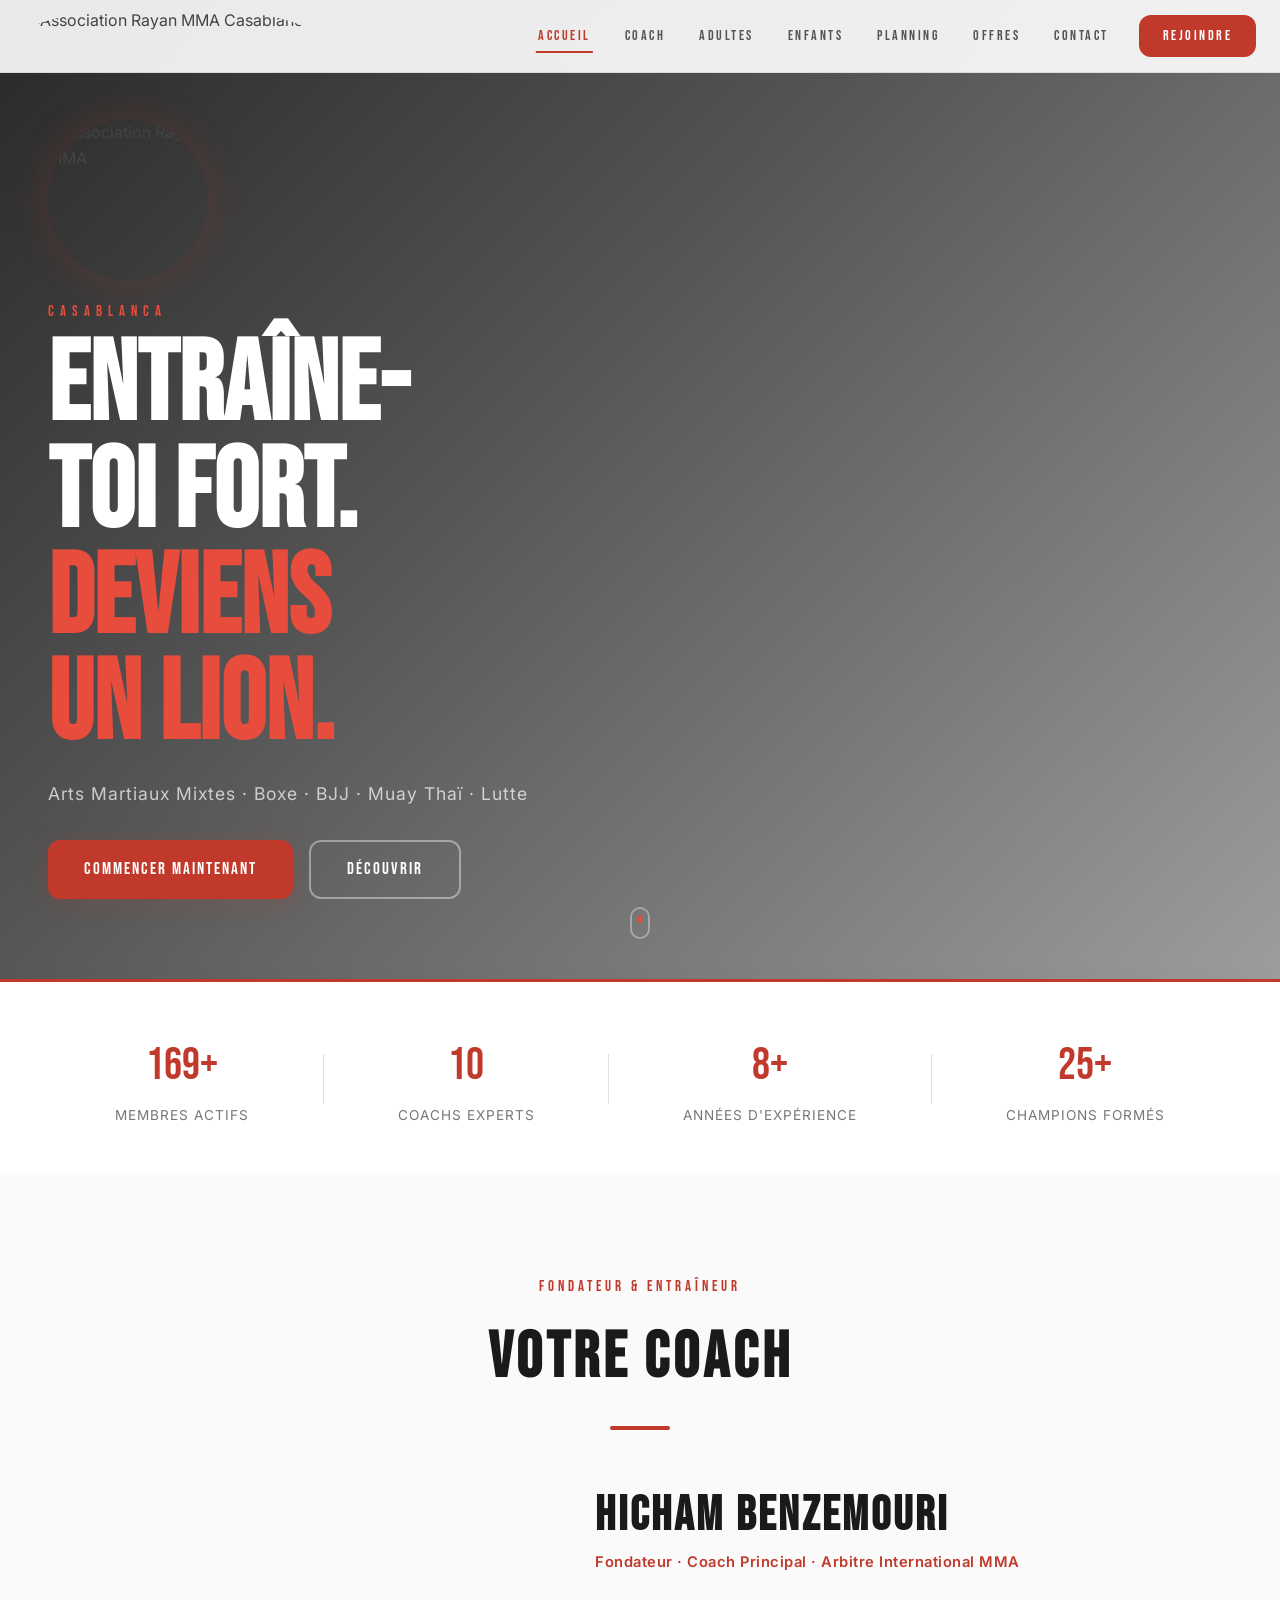
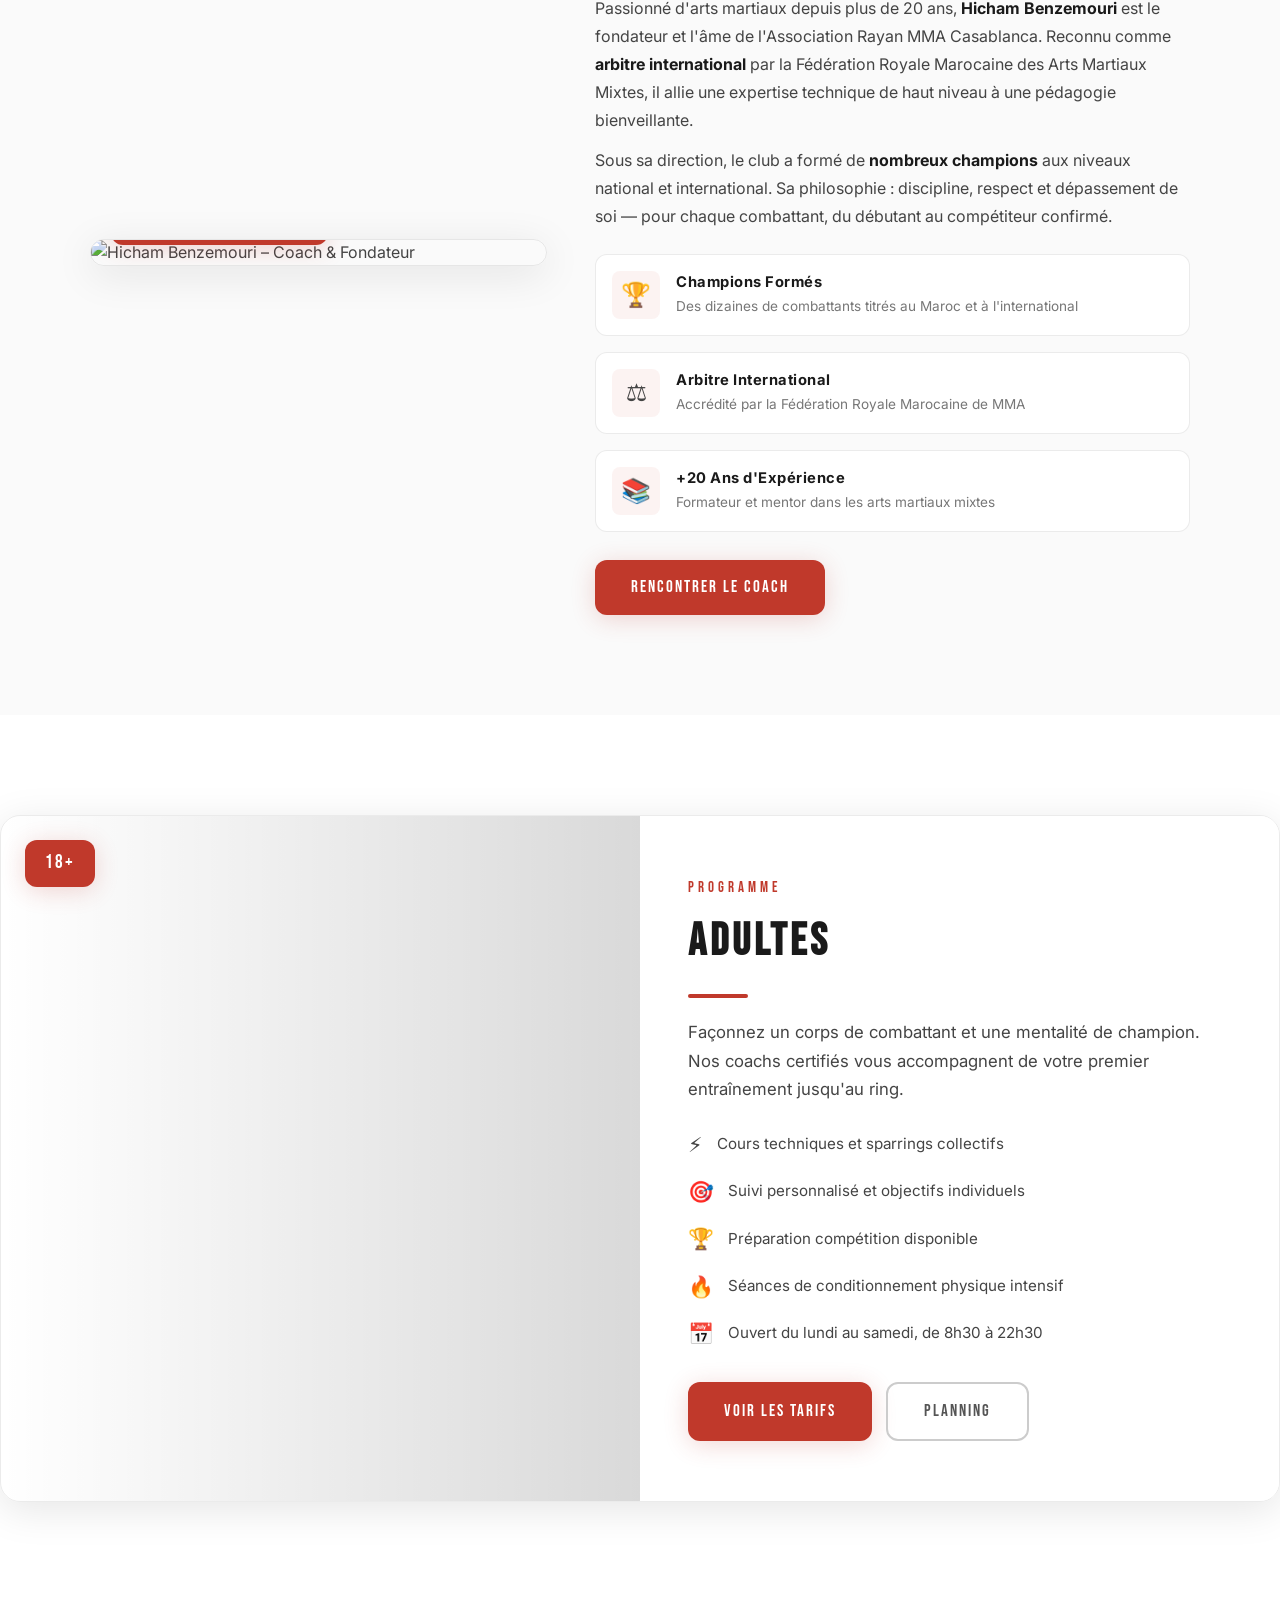
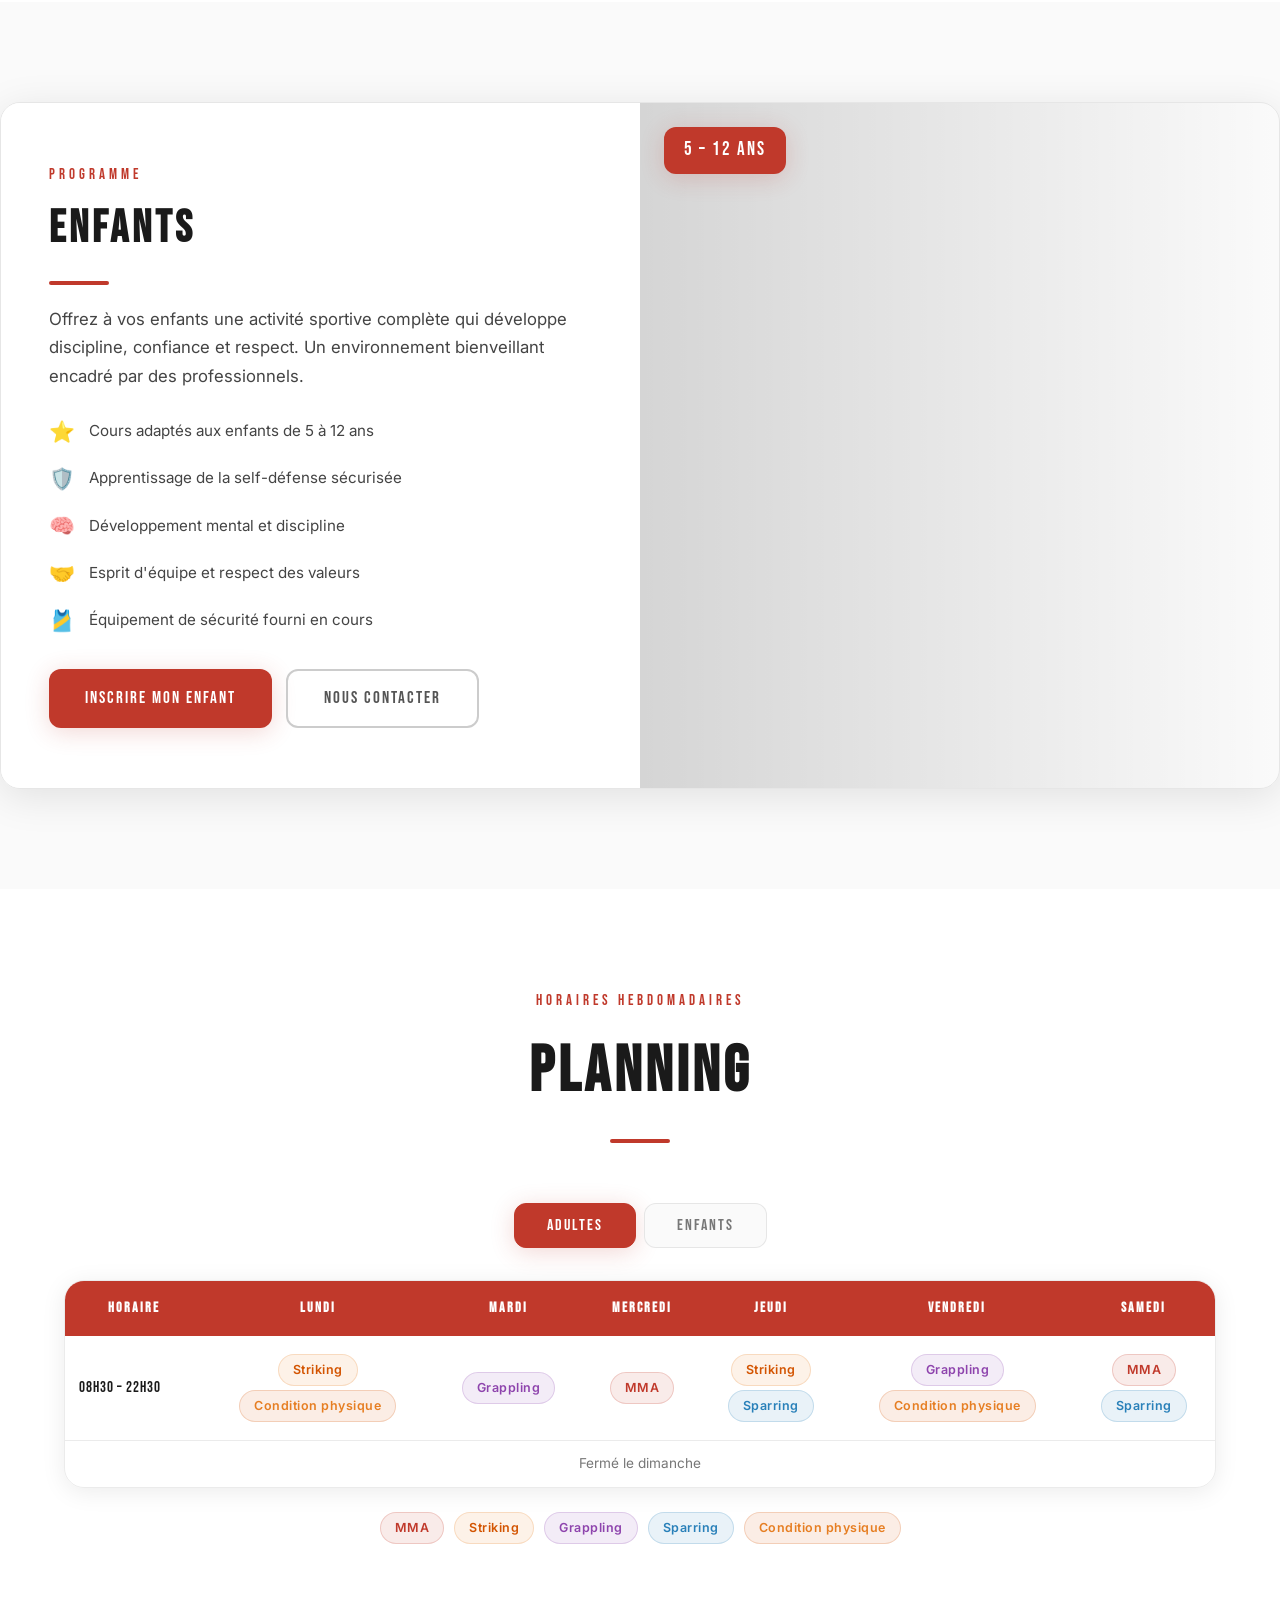
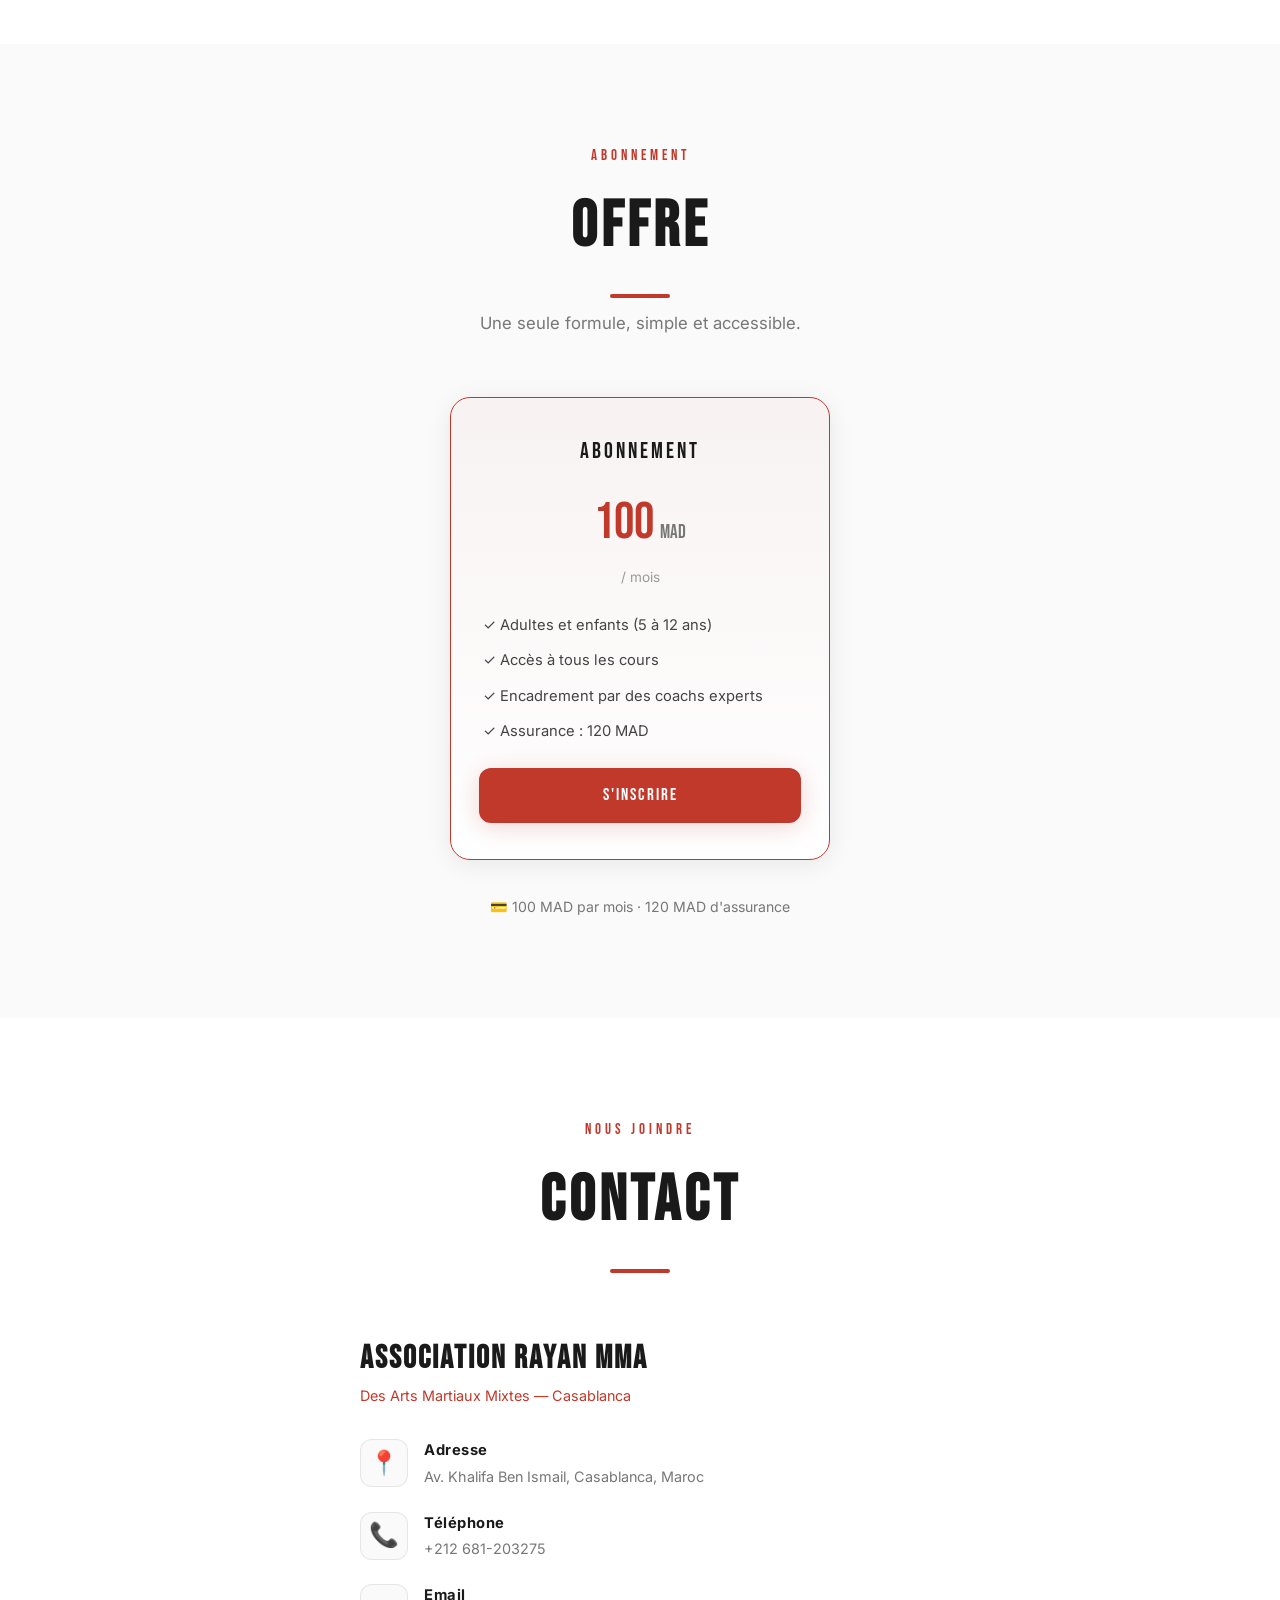
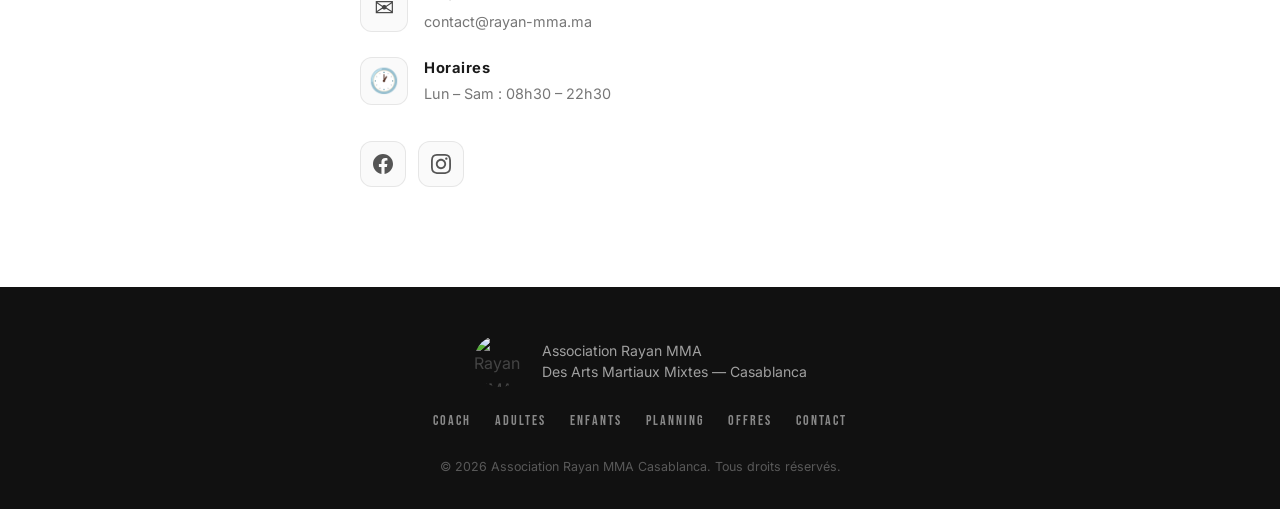
==== index.html @ 5f165793 "Add files via upload" ====
<!DOCTYPE html>
<html lang="fr">
<head>
  <meta charset="UTF-8" />
  <meta name="viewport" content="width=device-width, initial-scale=1.0" />
  <meta name="description" content="Association Rayan MMA Casablanca – Arts Martiaux Mixtes, MMA, Boxe, BJJ. Cours adultes et enfants. Rejoignez le club leader à Casablanca." />
  <title>Association Rayan MMA | Casablanca</title>
  <link rel="preconnect" href="https://fonts.googleapis.com" />
  <link rel="preconnect" href="https://fonts.gstatic.com" crossorigin />
  <link href="https://fonts.googleapis.com/css2?family=Bebas+Neue&family=Inter:wght@400;500;600;700;900&display=swap" rel="stylesheet" />
  <link rel="stylesheet" href="style.css" />
</head>
<body>

  <!-- ═══════════════════════════ NAVBAR ═══════════════════════════ -->
  <header id="navbar" class="navbar">
    <div class="nav-container">
      <a href="#home" class="nav-logo" id="nav-logo-link">
        <img src="assets/logo.png" alt="Association Rayan MMA Casablanca" class="logo-img" id="logo-img" />
      </a>
      <button class="hamburger" id="hamburger" aria-label="Menu">
        <span></span><span></span><span></span>
      </button>
      <nav class="nav-links" id="nav-links">
        <a href="#home" class="nav-link" id="nav-home">Accueil</a>
        <a href="#coach" class="nav-link" id="nav-coach">Coach</a>
        <a href="#adultes" class="nav-link" id="nav-adultes">Adultes</a>
        <a href="#enfants" class="nav-link" id="nav-enfants">Enfants</a>
        <a href="#planning" class="nav-link" id="nav-planning">Planning</a>
        <a href="#offres" class="nav-link" id="nav-offres">Offres</a>
        <a href="#contact" class="nav-link" id="nav-contact">Contact</a>
        <a href="#contact" class="nav-cta" id="nav-cta">Rejoindre</a>
      </nav>
    </div>
  </header>

  <!-- ═══════════════════════════ HERO ═══════════════════════════ -->
  <section id="home" class="hero">
    <div class="hero-bg"></div>
    <div class="hero-overlay"></div>
    <div class="hero-content">
      <img src="assets/logo.png" alt="Association Rayan MMA" class="hero-logo" id="hero-logo" />
      <p class="hero-city" id="hero-city">CASABLANCA</p>
      <h1 class="hero-headline" id="hero-headline">
        <span class="line">ENTRAÎNE-</span>
        <span class="line">TOI FORT.</span>
        <span class="line accent-text">DEVIENS</span>
        <span class="line accent-text">UN LION.</span>
      </h1>
      <p class="hero-sub" id="hero-sub">Arts Martiaux Mixtes · Boxe · BJJ · Muay Thaï · Lutte</p>
      <div class="hero-actions" id="hero-actions">
        <a href="#offres" class="btn btn-primary" id="hero-btn-primary">Commencer maintenant</a>
        <a href="#adultes" class="btn btn-outline" id="hero-btn-outline">Découvrir</a>
      </div>
    </div>
    <div class="hero-scroll" id="hero-scroll">
      <span></span>
    </div>
  </section>

  <!-- ═══════════════════════════ STATS BAR ═══════════════════════════ -->
  <section class="stats-bar" id="stats-bar">
    <div class="stats-container">
      <div class="stat-item">
        <span class="stat-num" id="stat-members">200+</span>
        <span class="stat-label">Membres Actifs</span>
      </div>
      <div class="stat-divider"></div>
      <div class="stat-item">
        <span class="stat-num" id="stat-coaches">12</span>
        <span class="stat-label">Coachs Experts</span>
      </div>
      <div class="stat-divider"></div>
      <div class="stat-item">
        <span class="stat-num" id="stat-years">10+</span>
        <span class="stat-label">Années d'Expérience</span>
      </div>
      <div class="stat-divider"></div>
      <div class="stat-item">
        <span class="stat-num" id="stat-champs">30+</span>
        <span class="stat-label">Champions Formés</span>
      </div>
    </div>
  </section>

  <!-- ═══════════════════════════ COACH ═══════════════════════════ -->
  <section id="coach" class="section coach-section">
    <div class="section-container">
      <div class="section-header">
        <p class="section-tag">Fondateur & Entraîneur</p>
        <h2 class="section-title">VOTRE COACH</h2>
        <div class="title-line"></div>
      </div>
      <div class="coach-layout" id="coach-layout">
        <div class="coach-img-wrap" id="coach-img-wrap">
          <img src="assets/federation.png" alt="Hicham Benzemouri – Coach & Fondateur" class="coach-photo" />
          <div class="coach-img-badge">🏅 Arbitre International</div>
        </div>
        <div class="coach-info" id="coach-info">
          <h3 class="coach-name">Hicham Benzemouri</h3>
          <p class="coach-role">Fondateur · Coach Principal · Arbitre International MMA</p>
          <p class="coach-bio">
            Passionné d'arts martiaux depuis plus de 20 ans, <strong>Hicham Benzemouri</strong> est le fondateur et l'âme de l'Association Rayan MMA Casablanca. Reconnu comme <strong>arbitre international</strong> par la Fédération Royale Marocaine des Arts Martiaux Mixtes, il allie une expertise technique de haut niveau à une pédagogie bienveillante.
          </p>
          <p class="coach-bio">
            Sous sa direction, le club a formé de <strong>nombreux champions</strong> aux niveaux national et international. Sa philosophie : discipline, respect et dépassement de soi — pour chaque combattant, du débutant au compétiteur confirmé.
          </p>
          <div class="coach-achievements" id="coach-achievements">
            <div class="achievement-item">
              <span class="achievement-icon">🏆</span>
              <div>
                <strong>Champions Formés</strong>
                <p>Des dizaines de combattants titrés au Maroc et à l'international</p>
              </div>
            </div>
            <div class="achievement-item">
              <span class="achievement-icon">⚖️</span>
              <div>
                <strong>Arbitre International</strong>
                <p>Accrédité par la Fédération Royale Marocaine de MMA</p>
              </div>
            </div>
            <div class="achievement-item">
              <span class="achievement-icon">📚</span>
              <div>
                <strong>+20 Ans d'Expérience</strong>
                <p>Formateur et mentor dans les arts martiaux mixtes</p>
              </div>
            </div>
          </div>
          <a href="#contact" class="btn btn-primary" id="coach-cta">Rencontrer le Coach</a>
        </div>
      </div>
    </div>
  </section>

  <!-- ═══════════════════════════ ADULTES ═══════════════════════════ -->
  <section id="adultes" class="section adultes-section">
    <div class="split-layout">
      <div class="split-img" id="adultes-img" style="background-image:url('assets/adultes.png')">
        <div class="split-img-overlay"></div>
        <div class="split-badge" id="adultes-badge">18+</div>
      </div>
      <div class="split-content" id="adultes-content">
        <p class="section-tag">Programme</p>
        <h2 class="section-title">ADULTES</h2>
        <div class="title-line"></div>
        <p class="split-desc">Façonnez un corps de combattant et une mentalité de champion. Nos coachs certifiés vous accompagnent de votre premier entraînement jusqu'au ring.</p>
        <ul class="feature-list" id="adultes-features">
          <li><span class="feat-icon">⚡</span> Cours techniques et sparrings collectifs</li>
          <li><span class="feat-icon">🎯</span> Suivi personnalisé et objectifs individuels</li>
          <li><span class="feat-icon">🏆</span> Préparation compétition disponible</li>
          <li><span class="feat-icon">🔥</span> Séances de conditionnement physique intensif</li>
          <li><span class="feat-icon">📅</span> Ouvert du lundi au samedi, de 8h30 à 22h30</li>
        </ul>
        <div class="split-actions">
          <a href="#offres" class="btn btn-primary" id="adultes-cta">Voir les tarifs</a>
          <a href="#planning" class="btn btn-ghost" id="adultes-planning">Planning</a>
        </div>
      </div>
    </div>
  </section>

  <!-- ═══════════════════════════ ENFANTS ═══════════════════════════ -->
  <section id="enfants" class="section enfants-section">
    <div class="split-layout reverse">
      <div class="split-img" id="enfants-img" style="background-image:url('assets/enfants.png')">
        <div class="split-img-overlay"></div>
        <div class="split-badge enfants-badge" id="enfants-badge">5 – 12 ans</div>
      </div>
      <div class="split-content" id="enfants-content">
        <p class="section-tag">Programme</p>
        <h2 class="section-title">ENFANTS</h2>
        <div class="title-line"></div>
        <p class="split-desc">Offrez à vos enfants une activité sportive complète qui développe discipline, confiance et respect. Un environnement bienveillant encadré par des professionnels.</p>
        <ul class="feature-list" id="enfants-features">
          <li><span class="feat-icon">⭐</span> Cours adaptés aux enfants de 5 à 12 ans</li>
          <li><span class="feat-icon">🛡️</span> Apprentissage de la self-défense sécurisée</li>
          <li><span class="feat-icon">🧠</span> Développement mental et discipline</li>
          <li><span class="feat-icon">🤝</span> Esprit d'équipe et respect des valeurs</li>
          <li><span class="feat-icon">🎽</span> Équipement de sécurité fourni en cours</li>
        </ul>
        <div class="split-actions">
          <a href="#offres" class="btn btn-primary" id="enfants-cta">Inscrire mon enfant</a>
          <a href="#contact" class="btn btn-ghost" id="enfants-contact">Nous contacter</a>
        </div>
      </div>
    </div>
  </section>

  <!-- ═══════════════════════════ PLANNING ═══════════════════════════ -->
  <section id="planning" class="section planning-section">
    <div class="section-container">
      <div class="section-header">
        <p class="section-tag">Horaires hebdomadaires</p>
        <h2 class="section-title">PLANNING</h2>
        <div class="title-line"></div>
      </div>
      <div class="planning-tabs" id="planning-tabs">
        <button class="tab-btn active" id="tab-adultes" data-tab="adultes-table">Adultes</button>
        <button class="tab-btn" id="tab-enfants" data-tab="enfants-table">Enfants</button>
      </div>
      <div class="planning-wrapper">
        <!-- Adultes -->
        <div class="planning-table-wrap active" id="adultes-table">
          <table class="planning-table">
            <thead>
              <tr>
                <th>Horaire</th>
                <th>Lundi</th>
                <th>Mardi</th>
                <th>Mercredi</th>
                <th>Jeudi</th>
                <th>Vendredi</th>
                <th>Samedi</th>
              </tr>
            </thead>
            <tbody>
              <tr>
                <td class="time-cell">08h30 – 22h30</td>
                <td><span class="class-tag boxe">Striking</span> <span class="class-tag fitness">Condition physique</span></td>
                <td><span class="class-tag bjj">Grappling</span></td>
                <td><span class="class-tag mma">MMA</span></td>
                <td><span class="class-tag boxe">Striking</span> <span class="class-tag lutte">Sparring</span></td>
                <td><span class="class-tag bjj">Grappling</span> <span class="class-tag fitness">Condition physique</span></td>
                <td><span class="class-tag mma">MMA</span> <span class="class-tag lutte">Sparring</span></td>
              </tr>
            </tbody>
          </table>
          <p class="planning-note">Fermé le dimanche</p>
        </div>
        <!-- Enfants -->
        <div class="planning-table-wrap" id="enfants-table">
          <table class="planning-table">
            <thead>
              <tr>
                <th>Horaire</th>
                <th>Lundi</th>
                <th>Mardi</th>
                <th>Mercredi</th>
                <th>Jeudi</th>
                <th>Vendredi</th>
                <th>Samedi</th>
              </tr>
            </thead>
            <tbody>
              <tr>
                <td class="time-cell">07h00 – 08h30</td>
                <td><span class="class-tag boxe">Striking</span></td>
                <td>–</td>
                <td><span class="class-tag bjj">Grappling</span></td>
                <td>–</td>
                <td><span class="class-tag mma">MMA</span></td>
                <td>–</td>
              </tr>
            </tbody>
          </table>
          <p class="planning-note">Enfants de 5 à 12 ans</p>
        </div>
      </div>
      <div class="planning-legend" id="planning-legend">
        <span class="class-tag mma">MMA</span>
        <span class="class-tag boxe">Striking</span>
        <span class="class-tag bjj">Grappling</span>
        <span class="class-tag lutte">Sparring</span>
        <span class="class-tag fitness">Condition physique</span>
      </div>
    </div>
  </section>

  <!-- ═══════════════════════════ OFFRES ═══════════════════════════ -->
  <section id="offres" class="section offres-section">
    <div class="section-container">
      <div class="section-header">
        <p class="section-tag">Abonnement</p>
        <h2 class="section-title">OFFRE</h2>
        <div class="title-line"></div>
        <p class="section-sub">Une seule formule, simple et accessible.</p>
      </div>
      <div class="offres-grid single" id="offres-grid">

        <div class="offre-card offre-featured" id="offre-unique">
          <div class="offre-top">
            <span class="offre-name">Abonnement</span>
            <div class="offre-price">
              <span class="price-amount">100</span>
              <span class="price-currency">MAD</span>
            </div>
            <span class="price-period">/ mois</span>
          </div>
          <ul class="offre-features">
            <li>✓ Adultes et enfants (5 à 12 ans)</li>
            <li>✓ Accès à tous les cours</li>
            <li>✓ Encadrement par des coachs experts</li>
            <li>✓ Assurance : 120 MAD</li>
          </ul>
          <a href="#contact" class="btn btn-primary offre-btn" id="offre-btn-1">S'inscrire</a>
        </div>

      </div>
      <p class="offres-note" id="offres-note">💳 100 MAD par mois · 120 MAD d'assurance</p>
    </div>
  </section>

  <!-- ═══════════════════════════ CONTACT ═══════════════════════════ -->
  <section id="contact" class="section contact-section">
    <div class="section-container">
      <div class="section-header">
        <p class="section-tag">Nous joindre</p>
        <h2 class="section-title">CONTACT</h2>
        <div class="title-line"></div>
      </div>
      <div class="contact-layout single" id="contact-layout">

        <div class="contact-info" id="contact-info">
          <h3>Association Rayan MMA</h3>
          <p class="contact-tagline">Des Arts Martiaux Mixtes — Casablanca</p>
          <div class="info-items">
            <div class="info-item" id="info-address">
              <span class="info-icon">📍</span>
              <div>
                <strong>Adresse</strong>
                <p><a href="https://maps.app.goo.gl/z1mtppAcX1eUbQJY8" target="_blank" rel="noopener noreferrer">Av. Khalifa Ben Ismail, Casablanca, Maroc</a></p>
              </div>
            </div>
            <div class="info-item" id="info-phone">
              <span class="info-icon">📞</span>
              <div>
                <strong>Téléphone</strong>
                <p>+212 681-203275</p>
              </div>
            </div>
            <div class="info-item" id="info-email">
              <span class="info-icon">✉️</span>
              <div>
                <strong>Email</strong>
                <p>contact@rayan-mma.ma</p>
              </div>
            </div>
            <div class="info-item" id="info-hours">
              <span class="info-icon">🕐</span>
              <div>
                <strong>Horaires</strong>
                <p>Lun – Sam : 08h30 – 22h30</p>
              </div>
            </div>
          </div>
          <div class="social-links" id="social-links">
            <a href="https://web.facebook.com/p/%D8%AC%D9%85%D8%B9%D9%8A%D8%A9-%D8%B1%D9%8A%D8%A7%D9%86-%D9%84%D8%B1%D9%8A%D8%A7%D8%B6%D8%A9-%D8%A7%D9%84%D9%82%D8%AA%D8%A7%D9%84-%D8%A7%D9%84%D8%AD%D8%B1-%D9%88%D8%A7%D9%84%D9%85%D8%AE%D8%AA%D9%84%D8%B7-61550870755385/?_rdc=1&_rdr#" class="social-btn" id="social-fb" aria-label="Facebook">
              <svg viewBox="0 0 24 24" fill="currentColor" width="20" height="20"><path d="M24 12.073c0-6.627-5.373-12-12-12s-12 5.373-12 12c0 5.99 4.388 10.954 10.125 11.854v-8.385H7.078v-3.47h3.047V9.43c0-3.007 1.792-4.669 4.533-4.669 1.312 0 2.686.235 2.686.235v2.953H15.83c-1.491 0-1.956.925-1.956 1.874v2.25h3.328l-.532 3.47h-2.796v8.385C19.612 23.027 24 18.062 24 12.073z"/></svg>
            </a>
            <a href="https://www.instagram.com/rayanassociation?utm_source=ig_web_button_share_sheet&dlrf=ZDNlZDc0MzIxNw==" class="social-btn" id="social-ig" aria-label="Instagram">
              <svg viewBox="0 0 24 24" fill="currentColor" width="20" height="20"><path d="M12 2.163c3.204 0 3.584.012 4.85.07 3.252.148 4.771 1.691 4.919 4.919.058 1.265.069 1.645.069 4.849 0 3.205-.012 3.584-.069 4.849-.149 3.225-1.664 4.771-4.919 4.919-1.266.058-1.644.07-4.85.07-3.204 0-3.584-.012-4.849-.07-3.26-.149-4.771-1.699-4.919-4.92-.058-1.265-.07-1.644-.07-4.849 0-3.204.013-3.583.07-4.849.149-3.227 1.664-4.771 4.919-4.919 1.266-.057 1.645-.069 4.849-.069zm0-2.163c-3.259 0-3.667.014-4.947.072-4.358.2-6.78 2.618-6.98 6.98-.059 1.281-.073 1.689-.073 4.948 0 3.259.014 3.668.072 4.948.2 4.358 2.618 6.78 6.98 6.98 1.281.058 1.689.072 4.948.072 3.259 0 3.668-.014 4.948-.072 4.354-.2 6.782-2.618 6.979-6.98.059-1.28.073-1.689.073-4.948 0-3.259-.014-3.667-.072-4.947-.196-4.354-2.617-6.78-6.979-6.98-1.281-.059-1.69-.073-4.949-.073zm0 5.838c-3.403 0-6.162 2.759-6.162 6.162s2.759 6.163 6.162 6.163 6.162-2.759 6.162-6.163c0-3.403-2.759-6.162-6.162-6.162zm0 10.162c-2.209 0-4-1.79-4-4 0-2.209 1.791-4 4-4s4 1.791 4 4c0 2.21-1.791 4-4 4zm6.406-11.845c-.796 0-1.441.645-1.441 1.44s.645 1.44 1.441 1.44c.795 0 1.439-.645 1.439-1.44s-.644-1.44-1.439-1.44z"/></svg>
            </a>
          </div>
        </div>

      </div>
    </div>
  </section>

  <!-- ═══════════════════════════ FOOTER ═══════════════════════════ -->
  <footer class="footer" id="footer">
    <div class="footer-container">
      <div class="footer-brand" id="footer-brand">
        <img src="assets/logo.png" alt="Rayan MMA" class="footer-logo" id="footer-logo" />
        <p>Association Rayan MMA<br/>Des Arts Martiaux Mixtes — Casablanca</p>
      </div>
      <div class="footer-links" id="footer-links">
        <a href="#coach">Coach</a>
        <a href="#adultes">Adultes</a>
        <a href="#enfants">Enfants</a>
        <a href="#planning">Planning</a>
        <a href="#offres">Offres</a>
        <a href="#contact">Contact</a>
      </div>
      <div class="footer-legal" id="footer-legal">
        <p>© 2026 Association Rayan MMA Casablanca. Tous droits réservés.</p>
      </div>
    </div>
  </footer>

  <script src="main.js"></script>
</body>
</html>
---- style.css ----
/* ═══════════════════════════════════════════════════════════
   Association Rayan MMA — Casablanca
   White / Light theme · Crimson red accents
   ═══════════════════════════════════════════════════════════ */

/* ── Reset ── */
*, *::before, *::after {
  margin: 0; padding: 0; box-sizing: border-box;
}

:root {
  --bg-white: #ffffff;
  --bg-light: #f7f7f8;
  --bg-section: #fafafa;
  --bg-card: #ffffff;
  --bg-card-hover: #f0f0f2;
  --surface: #f2f2f4;
  --surface-2: #eaeaec;
  --red: #c0392b;
  --red-bright: #e74c3c;
  --red-dark: #8b1a1a;
  --red-glow: rgba(192,57,43,.2);
  --white: #ffffff;
  --dark: #111111;
  --gray-100: #f5f5f5;
  --gray-200: #e0e0e0;
  --gray-300: #cccccc;
  --gray-400: #999999;
  --gray-500: #777777;
  --gray-600: #555555;
  --gray-700: #333333;
  --gray-800: #222222;
  --gray-900: #111111;
  --text-body: #444444;
  --text-heading: #1a1a1a;
  --border: rgba(0,0,0,.08);
  --font-display: 'Bebas Neue', sans-serif;
  --font-body: 'Inter', system-ui, sans-serif;
  --radius: 12px;
  --radius-sm: 8px;
  --radius-lg: 20px;
  --transition: .3s cubic-bezier(.4,0,.2,1);
  --shadow: 0 4px 24px rgba(0,0,0,.08);
  --shadow-lg: 0 8px 40px rgba(0,0,0,.1);
  --shadow-red: 0 4px 24px var(--red-glow);
}

html {
  scroll-behavior: smooth;
  scroll-padding-top: 80px;
}

body {
  font-family: var(--font-body);
  background: var(--bg-white);
  color: var(--text-body);
  line-height: 1.6;
  overflow-x: hidden;
  -webkit-font-smoothing: antialiased;
}

img { max-width: 100%; display: block; }
a { text-decoration: none; color: inherit; }
ul { list-style: none; }
button { border: none; cursor: pointer; font-family: inherit; }

/* ── Utility ── */
.section { padding: 100px 0; position: relative; }
.section-container { max-width: 1200px; margin: 0 auto; padding: 0 24px; }

.section-header { text-align: center; margin-bottom: 60px; }
.section-tag {
  font-family: var(--font-display);
  font-size: .95rem;
  letter-spacing: 4px;
  text-transform: uppercase;
  color: var(--red);
  margin-bottom: 8px;
}
.section-title {
  font-family: var(--font-display);
  font-size: clamp(2.5rem, 5vw, 4rem);
  color: var(--text-heading);
  letter-spacing: 4px;
}
.section-sub {
  color: var(--gray-500);
  margin-top: 12px;
  font-size: 1.05rem;
}
.title-line {
  width: 60px; height: 4px;
  background: var(--red);
  margin: 16px auto 0;
  border-radius: 4px;
}

/* ═══════════════ BTN ═══════════════ */
.btn {
  display: inline-flex;
  align-items: center;
  justify-content: center;
  font-family: var(--font-display);
  font-size: 1.05rem;
  letter-spacing: 2px;
  padding: 14px 36px;
  border-radius: var(--radius);
  transition: var(--transition);
  text-transform: uppercase;
}
.btn-primary {
  background: var(--red);
  color: var(--white);
  box-shadow: var(--shadow-red);
}
.btn-primary:hover {
  background: var(--red-bright);
  transform: translateY(-2px);
  box-shadow: 0 6px 30px var(--red-glow);
}
.btn-outline {
  border: 2px solid var(--red);
  color: var(--red);
  background: transparent;
}
.btn-outline:hover {
  background: var(--red);
  color: var(--white);
  transform: translateY(-2px);
}
.btn-ghost {
  color: var(--gray-600);
  border: 2px solid var(--gray-300);
  background: transparent;
}
.btn-ghost:hover {
  border-color: var(--red);
  color: var(--red);
}

/* ═══════════════ NAVBAR ═══════════════ */
.navbar {
  position: fixed; top: 0; left: 0; width: 100%; z-index: 1000;
  background: rgba(255,255,255,.9);
  backdrop-filter: blur(16px);
  -webkit-backdrop-filter: blur(16px);
  border-bottom: 1px solid var(--border);
  transition: var(--transition);
}
.navbar.scrolled {
  background: rgba(255,255,255,.97);
  box-shadow: 0 2px 20px rgba(0,0,0,.06);
}
.nav-container {
  max-width: 1300px;
  margin: 0 auto;
  display: flex;
  align-items: center;
  justify-content: space-between;
  padding: 0 24px;
  height: 72px;
}
.nav-logo { display: flex; align-items: center; }
.logo-img { height: 56px; width: auto; border-radius: 50%; }
.nav-links {
  display: flex;
  align-items: center;
  gap: 6px;
}
.nav-link {
  font-family: var(--font-display);
  font-size: .88rem;
  letter-spacing: 2.5px;
  text-transform: uppercase;
  color: var(--gray-600);
  padding: 8px 14px;
  border-radius: var(--radius-sm);
  transition: var(--transition);
  position: relative;
}
.nav-link::after {
  content: '';
  position: absolute;
  bottom: 2px; left: 50%; width: 0; height: 2px;
  background: var(--red);
  transition: var(--transition);
  transform: translateX(-50%);
}
.nav-link:hover { color: var(--text-heading); }
.nav-link:hover::after { width: 70%; }
.nav-link.active { color: var(--red); }
.nav-link.active::after { width: 70%; }
.nav-cta {
  font-family: var(--font-display);
  font-size: .88rem;
  letter-spacing: 2.5px;
  text-transform: uppercase;
  background: var(--red);
  color: var(--white);
  padding: 10px 24px;
  border-radius: var(--radius);
  margin-left: 10px;
  transition: var(--transition);
}
.nav-cta:hover { background: var(--red-bright); transform: translateY(-1px); }

/* Hamburger */
.hamburger {
  display: none;
  flex-direction: column;
  gap: 5px;
  background: none;
  padding: 8px;
}
.hamburger span {
  width: 26px; height: 2px;
  background: var(--text-heading);
  border-radius: 2px;
  transition: var(--transition);
}
.hamburger.active span:nth-child(1) { transform: translateY(7px) rotate(45deg); }
.hamburger.active span:nth-child(2) { opacity: 0; }
.hamburger.active span:nth-child(3) { transform: translateY(-7px) rotate(-45deg); }

/* ═══════════════ HERO ═══════════════ */
.hero {
  position: relative;
  min-height: 100vh;
  display: flex;
  align-items: center;
  overflow: hidden;
}
.hero-bg {
  position: absolute; inset: 0;
  background: url('assets/hero.png') top center/cover no-repeat;
  transform: scale(1.05);
  animation: heroZoom 20s ease-in-out infinite alternate;
}
@keyframes heroZoom {
  from { transform: scale(1.05); }
  to { transform: scale(1.15); }
}
.hero-overlay {
  position: absolute; inset: 0;
  background: linear-gradient(
    135deg,
    rgba(10,10,10,.88) 0%,
    rgba(10,10,10,.7) 40%,
    rgba(10,10,10,.4) 100%
  );
}
.hero-content {
  position: relative; z-index: 2;
  padding: 120px 48px 80px;
  max-width: 800px;
}
.hero-logo {
  width: 160px;
  height: 160px;
  border-radius: 50%;
  margin-bottom: 20px;
  box-shadow: 0 0 40px var(--red-glow);
  animation: logoPulse 3s ease-in-out infinite alternate;
}
@keyframes logoPulse {
  from { box-shadow: 0 0 30px var(--red-glow); }
  to { box-shadow: 0 0 60px var(--red-glow), 0 0 100px rgba(192,57,43,.12); }
}
.hero-city {
  font-family: var(--font-display);
  font-size: .95rem;
  letter-spacing: 6px;
  color: var(--red-bright);
  margin-bottom: 10px;
}
.hero-headline {
  font-family: var(--font-display);
  font-size: clamp(3.5rem, 9vw, 7rem);
  line-height: .95;
  color: var(--white);
  margin-bottom: 20px;
}
.hero-headline .line { display: block; }
.hero-headline .accent-text { color: var(--red-bright); }
.hero-sub {
  font-size: 1.1rem;
  color: rgba(255,255,255,.7);
  letter-spacing: 1px;
  margin-bottom: 32px;
}
.hero-actions { display: flex; gap: 16px; flex-wrap: wrap; }
.hero-actions .btn-outline {
  border-color: rgba(255,255,255,.4);
  color: var(--white);
}
.hero-actions .btn-outline:hover {
  background: var(--white);
  color: var(--red);
  border-color: var(--white);
}

/* Scroll indicator */
.hero-scroll {
  position: absolute;
  bottom: 40px; left: 50%;
  transform: translateX(-50%);
  z-index: 2;
}
.hero-scroll span {
  display: block;
  width: 20px; height: 32px;
  border: 2px solid rgba(255,255,255,.35);
  border-radius: 12px;
  position: relative;
}
.hero-scroll span::after {
  content: '';
  position: absolute;
  top: 6px; left: 50%;
  width: 4px; height: 8px;
  background: var(--red-bright);
  border-radius: 4px;
  transform: translateX(-50%);
  animation: scrollBounce 2s ease-in-out infinite;
}
@keyframes scrollBounce {
  0%, 100% { top: 6px; opacity: 1; }
  50% { top: 16px; opacity: .3; }
}

/* ═══════════════ STATS BAR ═══════════════ */
.stats-bar {
  background: var(--bg-white);
  border-top: 3px solid var(--red);
  padding: 48px 24px;
  box-shadow: 0 4px 30px rgba(0,0,0,.05);
}
.stats-container {
  max-width: 1100px;
  margin: 0 auto;
  display: flex;
  justify-content: space-around;
  align-items: center;
  flex-wrap: wrap;
  gap: 24px;
}
.stat-item { text-align: center; }
.stat-num {
  font-family: var(--font-display);
  font-size: 2.8rem;
  color: var(--red);
  display: block;
}
.stat-label {
  font-size: .85rem;
  color: var(--gray-500);
  letter-spacing: 1px;
  text-transform: uppercase;
}
.stat-divider {
  width: 1px; height: 50px;
  background: var(--gray-200);
}

/* ═══════════════ COACH ═══════════════ */
.coach-section { background: var(--bg-section); }
.coach-layout {
  display: grid;
  grid-template-columns: 1fr 1.3fr;
  gap: 48px;
  align-items: center;
  max-width: 1100px;
  margin: 0 auto;
}
.coach-img-wrap {
  position: relative;
  border-radius: var(--radius-lg);
  overflow: hidden;
  box-shadow: var(--shadow-lg);
  border: 1px solid var(--border);
}
.coach-photo {
  width: 100%;
  height: auto;
  display: block;
  object-fit: cover;
}
.coach-img-badge {
  position: absolute;
  bottom: 20px; left: 20px;
  background: var(--red);
  color: var(--white);
  font-family: var(--font-display);
  font-size: .95rem;
  letter-spacing: 2px;
  padding: 10px 22px;
  border-radius: var(--radius);
  box-shadow: var(--shadow-red);
}
.coach-name {
  font-family: var(--font-display);
  font-size: clamp(2rem, 4vw, 3rem);
  color: var(--text-heading);
  letter-spacing: 3px;
  line-height: 1.1;
}
.coach-role {
  color: var(--red);
  font-size: .92rem;
  font-weight: 600;
  letter-spacing: .5px;
  margin-top: 8px;
  margin-bottom: 20px;
}
.coach-bio {
  color: var(--text-body);
  font-size: 1rem;
  line-height: 1.75;
  margin-bottom: 12px;
}
.coach-bio strong { color: var(--text-heading); }
.coach-achievements {
  display: flex;
  flex-direction: column;
  gap: 16px;
  margin-top: 24px;
  margin-bottom: 28px;
}
.achievement-item {
  display: flex;
  align-items: flex-start;
  gap: 16px;
  padding: 16px;
  background: var(--bg-card);
  border-radius: var(--radius);
  border: 1px solid var(--border);
  transition: var(--transition);
}
.achievement-item:hover {
  border-color: var(--red);
  box-shadow: var(--shadow);
  transform: translateX(4px);
}
.achievement-icon {
  font-size: 1.5rem;
  flex-shrink: 0;
  width: 48px; height: 48px;
  display: flex; align-items: center; justify-content: center;
  background: rgba(192,57,43,.06);
  border-radius: var(--radius-sm);
}
.achievement-item strong {
  display: block;
  color: var(--text-heading);
  font-size: .92rem;
  letter-spacing: .5px;
  margin-bottom: 2px;
}
.achievement-item p {
  color: var(--gray-500);
  font-size: .85rem;
  line-height: 1.4;
}

/* ═══════════════ SPLIT LAYOUT (Adultes / Enfants) ═══════════════ */
.adultes-section { background: var(--bg-white); }
.enfants-section { background: var(--bg-section); }

.split-layout {
  display: grid;
  grid-template-columns: 1fr 1fr;
  min-height: 600px;
  max-width: 1300px;
  margin: 0 auto;
  gap: 0;
  border-radius: var(--radius-lg);
  overflow: hidden;
  border: 1px solid var(--border);
  box-shadow: var(--shadow-lg);
}
.split-layout.reverse .split-img { order: 2; }
.split-layout.reverse .split-content { order: 1; }

.split-img {
  background-size: cover;
  background-position: center;
  position: relative;
  min-height: 500px;
}
.split-img-overlay {
  position: absolute; inset: 0;
  background: linear-gradient(to right, transparent, rgba(0,0,0,.15));
}
.split-layout.reverse .split-img-overlay {
  background: linear-gradient(to left, transparent, rgba(0,0,0,.15));
}
.split-badge {
  position: absolute;
  top: 24px; left: 24px;
  background: var(--red);
  color: var(--white);
  font-family: var(--font-display);
  font-size: 1.2rem;
  letter-spacing: 2px;
  padding: 8px 20px;
  border-radius: var(--radius);
  box-shadow: var(--shadow-red);
}
.split-content {
  padding: 60px 48px;
  display: flex;
  flex-direction: column;
  justify-content: center;
  background: var(--bg-white);
}
.split-content .section-tag { text-align: left; margin-bottom: 6px; }
.split-content .section-title { text-align: left; font-size: 2.8rem; }
.split-content .title-line { margin: 16px 0 0; }
.split-desc {
  color: var(--text-body);
  font-size: 1.05rem;
  margin-top: 20px;
  line-height: 1.7;
}

.feature-list {
  margin-top: 24px;
  display: flex;
  flex-direction: column;
  gap: 14px;
}
.feature-list li {
  display: flex;
  align-items: center;
  gap: 14px;
  font-size: .95rem;
  color: var(--text-body);
}
.feat-icon { font-size: 1.3rem; }

.split-actions {
  display: flex;
  gap: 14px;
  margin-top: 32px;
  flex-wrap: wrap;
}

/* ═══════════════ PLANNING ═══════════════ */
.planning-section {
  background: var(--bg-white);
}
.planning-tabs {
  display: flex;
  justify-content: center;
  gap: 8px;
  margin-bottom: 32px;
}
.tab-btn {
  font-family: var(--font-display);
  font-size: 1rem;
  letter-spacing: 2px;
  text-transform: uppercase;
  padding: 12px 32px;
  border-radius: var(--radius);
  background: var(--bg-section);
  color: var(--gray-500);
  border: 1px solid var(--border);
  transition: var(--transition);
}
.tab-btn.active {
  background: var(--red);
  color: var(--white);
  border-color: var(--red);
  box-shadow: var(--shadow-red);
}
.tab-btn:hover:not(.active) {
  border-color: var(--red);
  color: var(--red);
}
.planning-wrapper { position: relative; }
.planning-table-wrap {
  display: none;
  overflow-x: auto;
  border-radius: var(--radius-lg);
  border: 1px solid var(--border);
  box-shadow: var(--shadow);
}
.planning-table-wrap.active { display: block; }

.planning-table {
  width: 100%;
  border-collapse: collapse;
  background: var(--bg-card);
  min-width: 700px;
}
.planning-table th {
  font-family: var(--font-display);
  font-size: .88rem;
  letter-spacing: 2px;
  text-transform: uppercase;
  color: var(--white);
  background: var(--red);
  padding: 16px 14px;
  text-align: center;
}
.planning-table td {
  padding: 14px;
  text-align: center;
  border-bottom: 1px solid var(--border);
  color: var(--gray-500);
  font-size: .88rem;
}
.planning-table tbody tr:hover { background: rgba(192,57,43,.03); }
.time-cell {
  font-family: var(--font-display);
  letter-spacing: 1px;
  color: var(--text-heading) !important;
  white-space: nowrap;
  text-align: left !important;
  font-size: .95rem !important;
}

.class-tag {
  display: inline-block;
  padding: 5px 14px;
  border-radius: 20px;
  font-size: .78rem;
  font-weight: 600;
  letter-spacing: .5px;
  white-space: nowrap;
}
.class-tag.mma { background: rgba(192,57,43,.1); color: #c0392b; border: 1px solid rgba(192,57,43,.2); }
.class-tag.boxe { background: rgba(230,126,34,.1); color: #d35400; border: 1px solid rgba(230,126,34,.2); }
.class-tag.bjj { background: rgba(142,68,173,.1); color: #8e44ad; border: 1px solid rgba(142,68,173,.2); }
.class-tag.muay { background: rgba(39,174,96,.1); color: #27ae60; border: 1px solid rgba(39,174,96,.2); }
.class-tag.lutte { background: rgba(41,128,185,.1); color: #2980b9; border: 1px solid rgba(41,128,185,.2); }
.class-tag.fitness { background: rgba(211,84,0,.1); color: #e67e22; border: 1px solid rgba(211,84,0,.2); }

/* Stack tags neatly inside planning cells */
.planning-table td .class-tag {
  display: block;
  width: fit-content;
  margin: 4px auto;
}
.planning-note {
  text-align: center;
  margin: 12px 0;
  font-size: .85rem;
  color: var(--gray-500);
}

.planning-legend {
  display: flex;
  justify-content: center;
  gap: 10px;
  margin-top: 24px;
  flex-wrap: wrap;
}

/* ═══════════════ OFFRES ═══════════════ */
.offres-section { background: var(--bg-section); }
.offres-grid {
  display: grid;
  grid-template-columns: repeat(auto-fit, minmax(260px, 1fr));
  gap: 24px;
}
.offres-grid.single { display: flex; justify-content: center; }
.offres-grid.single .offre-card { max-width: 380px; width: 100%; }
.offre-card {
  background: var(--bg-card);
  border-radius: var(--radius-lg);
  padding: 36px 28px;
  border: 1px solid var(--border);
  display: flex;
  flex-direction: column;
  transition: var(--transition);
  position: relative;
  overflow: hidden;
  box-shadow: var(--shadow);
}
.offre-card:hover {
  transform: translateY(-6px);
  box-shadow: var(--shadow-lg);
}

/* Featured card */
.offre-featured {
  border-color: var(--red);
  background: linear-gradient(180deg, rgba(192,57,43,.04), var(--bg-card));
}
.offre-featured:hover {
  border-color: var(--red-bright);
  box-shadow: var(--shadow-red), var(--shadow-lg);
}

.offre-top { text-align: center; margin-bottom: 24px; }
.offre-name {
  font-family: var(--font-display);
  font-size: 1.4rem;
  color: var(--text-heading);
  letter-spacing: 3px;
  text-transform: uppercase;
}
.offre-price {
  margin-top: 12px;
  display: flex;
  align-items: baseline;
  justify-content: center;
  gap: 6px;
}
.price-amount {
  font-family: var(--font-display);
  font-size: 3.2rem;
  color: var(--red);
}
.price-currency {
  font-family: var(--font-display);
  font-size: 1.2rem;
  color: var(--gray-500);
}
.price-period {
  font-size: .85rem;
  color: var(--gray-400);
}

.offre-features {
  flex: 1;
  margin-bottom: 24px;
  display: flex;
  flex-direction: column;
  gap: 12px;
}
.offre-features li {
  font-size: .92rem;
  color: var(--text-body);
  padding-left: 4px;
}

.offre-btn { width: 100%; }

.offres-note {
  text-align: center;
  margin-top: 36px;
  color: var(--gray-500);
  font-size: .88rem;
}

/* ═══════════════ CONTACT ═══════════════ */
.contact-section {
  background: var(--bg-white);
}
.contact-layout {
  display: grid;
  grid-template-columns: 1fr 1fr;
  gap: 48px;
  max-width: 1100px;
  margin: 0 auto;
}
.contact-layout.single { display: flex; justify-content: center; }
.contact-layout.single .contact-info { max-width: 560px; width: 100%; }

.contact-info h3 {
  font-family: var(--font-display);
  font-size: 2rem;
  color: var(--text-heading);
  letter-spacing: 2px;
}
.contact-tagline {
  color: var(--red);
  font-size: .9rem;
  margin-bottom: 32px;
}
.info-items { display: flex; flex-direction: column; gap: 24px; }
.info-item {
  display: flex;
  align-items: flex-start;
  gap: 16px;
}
.info-icon {
  font-size: 1.5rem;
  flex-shrink: 0;
  width: 48px; height: 48px;
  display: flex; align-items: center; justify-content: center;
  background: var(--bg-section);
  border-radius: var(--radius);
  border: 1px solid var(--border);
}
.info-item strong {
  display: block;
  color: var(--text-heading);
  font-size: .92rem;
  letter-spacing: .5px;
  margin-bottom: 2px;
}
.info-item p { color: var(--gray-500); font-size: .9rem; }

.social-links {
  display: flex;
  gap: 12px;
  margin-top: 36px;
}
.social-btn {
  width: 46px; height: 46px;
  display: flex; align-items: center; justify-content: center;
  border-radius: var(--radius);
  background: var(--bg-section);
  color: var(--gray-600);
  border: 1px solid var(--border);
  transition: var(--transition);
}
.social-btn:hover {
  background: var(--red);
  color: var(--white);
  border-color: var(--red);
  transform: translateY(-3px);
}

/* ═══════════════ FOOTER ═══════════════ */
.footer {
  background: var(--gray-900);
  padding: 48px 24px 32px;
}
.footer-container {
  max-width: 1200px;
  margin: 0 auto;
  display: flex;
  flex-direction: column;
  align-items: center;
  gap: 24px;
}
.footer-brand {
  display: flex;
  align-items: center;
  gap: 16px;
}
.footer-logo {
  width: 52px; height: 52px;
  border-radius: 50%;
}
.footer-brand p {
  font-size: .88rem;
  color: rgba(255,255,255,.6);
  line-height: 1.5;
}
.footer-links {
  display: flex;
  gap: 24px;
  flex-wrap: wrap;
  justify-content: center;
}
.footer-links a {
  font-family: var(--font-display);
  font-size: .85rem;
  letter-spacing: 2px;
  text-transform: uppercase;
  color: rgba(255,255,255,.5);
  transition: var(--transition);
}
.footer-links a:hover { color: var(--red-bright); }
.footer-legal p {
  font-size: .78rem;
  color: rgba(255,255,255,.3);
}

/* ═══════════════ ANIMATIONS ═══════════════ */
.fade-up {
  opacity: 0;
  transform: translateY(40px);
  transition: opacity .7s ease, transform .7s ease;
}
.fade-up.visible {
  opacity: 1;
  transform: translateY(0);
}

/* ═══════════════ RESPONSIVE ═══════════════ */
@media (max-width: 1024px) {
  .split-layout { grid-template-columns: 1fr; }
  .split-layout.reverse .split-img { order: 0; }
  .split-layout.reverse .split-content { order: 0; }
  .split-img { min-height: 350px; }
  .split-content { padding: 40px 32px; }
  .contact-layout { grid-template-columns: 1fr; }
  .contact-layout.single { display: flex; }
}

@media (max-width: 768px) {
  .nav-links {
    display: none;
    position: fixed;
    top: 72px; left: 0; right: 0; bottom: 0;
    background: rgba(255,255,255,.98);
    flex-direction: column;
    align-items: center;
    justify-content: center;
    gap: 16px;
    padding: 40px;
  }
  .nav-links.open { display: flex; }
  .hamburger { display: flex; }
  .nav-cta { margin-left: 0; margin-top: 10px; }

  .hero-content { padding: 100px 24px 60px; }
  .hero-headline { font-size: clamp(2.8rem, 12vw, 5rem); }
  .hero-logo { width: 120px; height: 120px; }

  .stats-container { flex-direction: column; gap: 20px; }
  .stat-divider { width: 60px; height: 1px; }

  .coach-layout { grid-template-columns: 1fr; }

  .offres-grid { grid-template-columns: 1fr; max-width: 400px; margin: 0 auto; }
  .offres-grid.single { max-width: 100%; }

  .split-content .section-title { font-size: 2.2rem; }
}

@media (max-width: 480px) {
  .hero-headline { font-size: 2.5rem; }
  .hero-sub { font-size: .95rem; }
  .hero-actions { flex-direction: column; }
  .hero-actions .btn { width: 100%; }
}
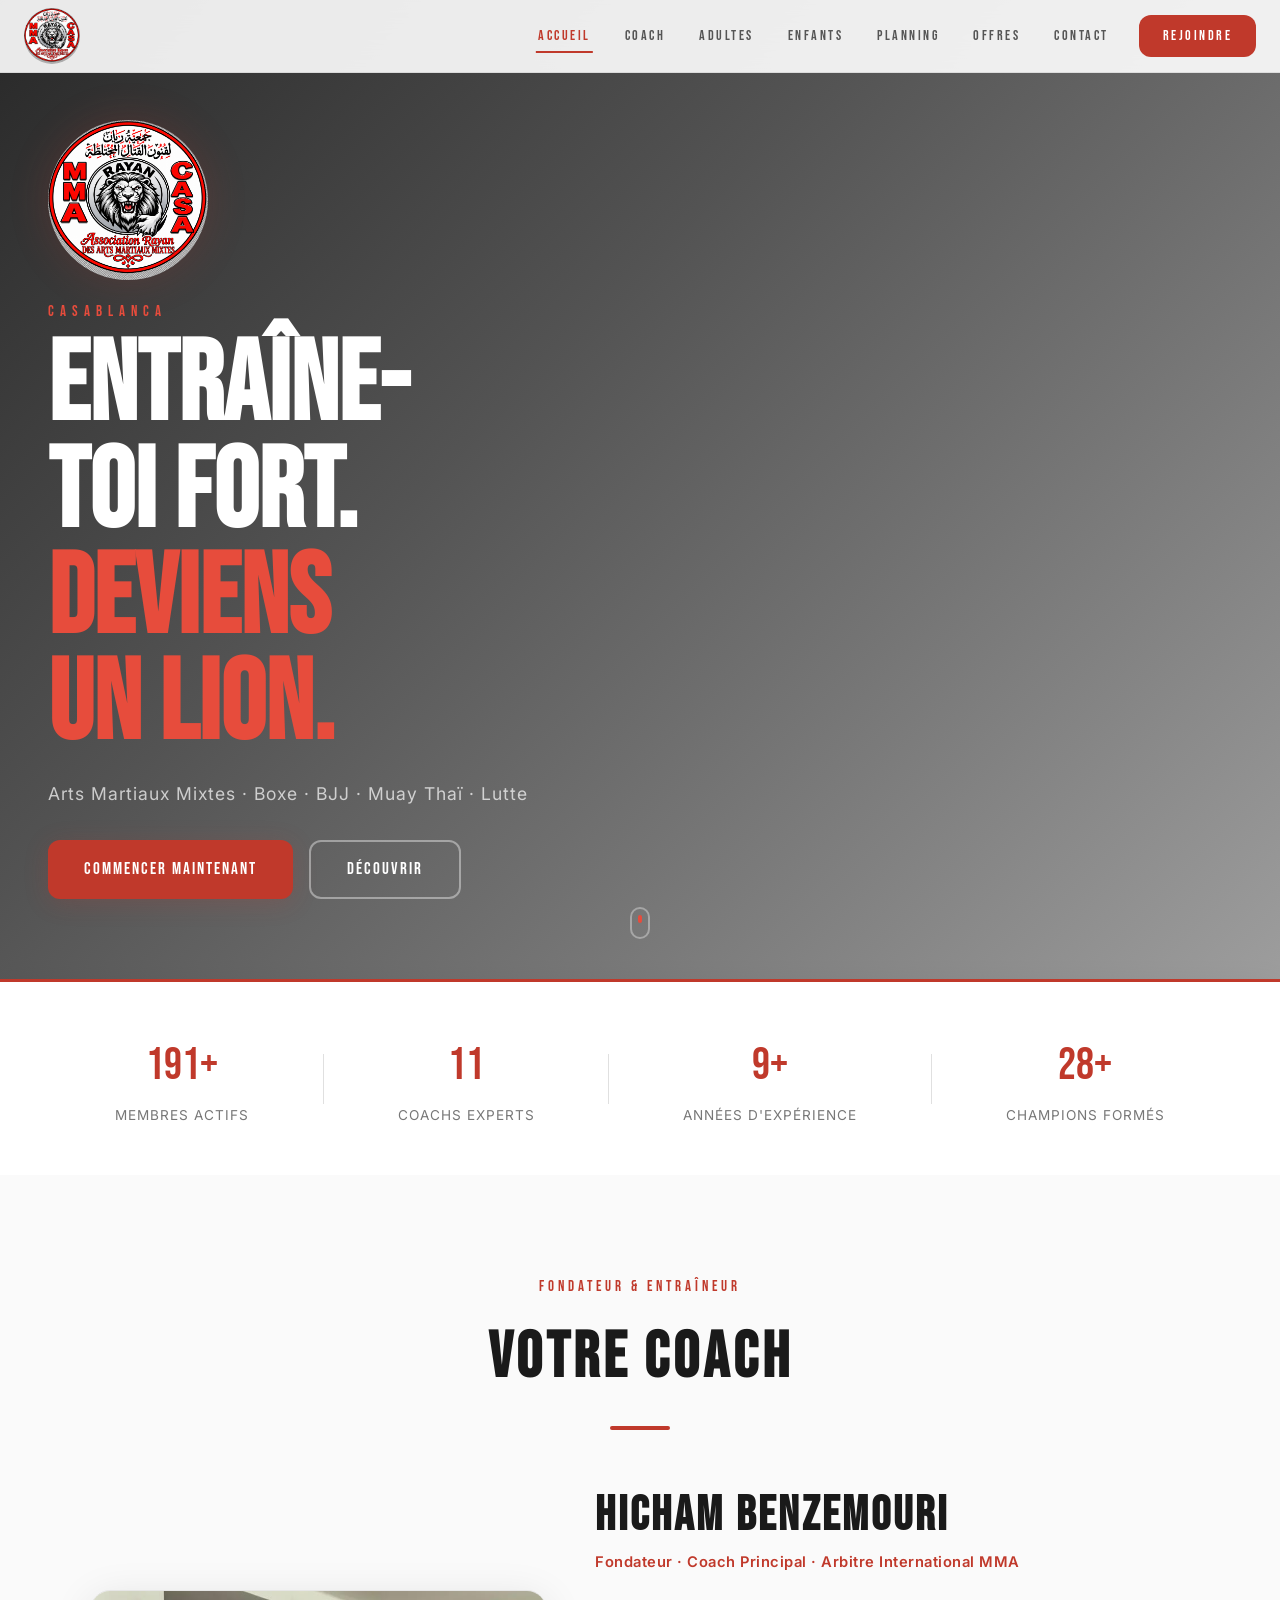
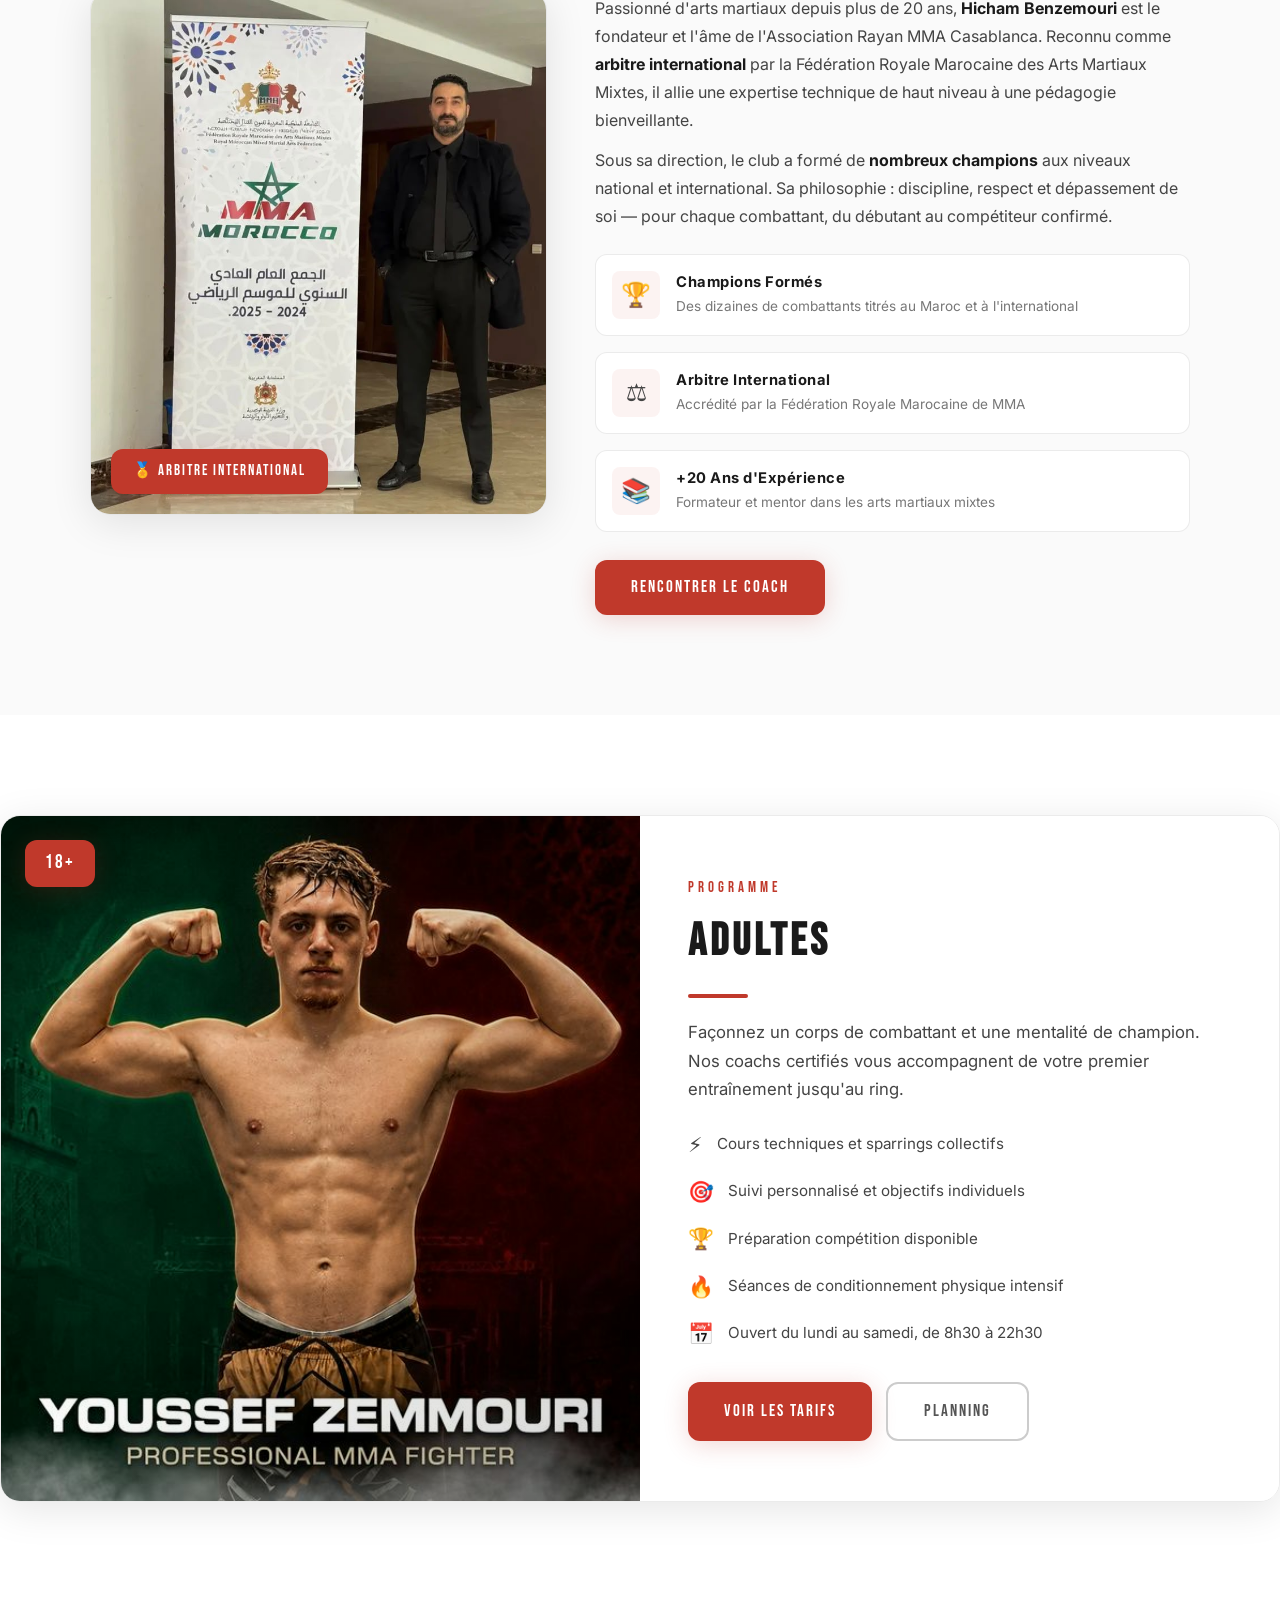
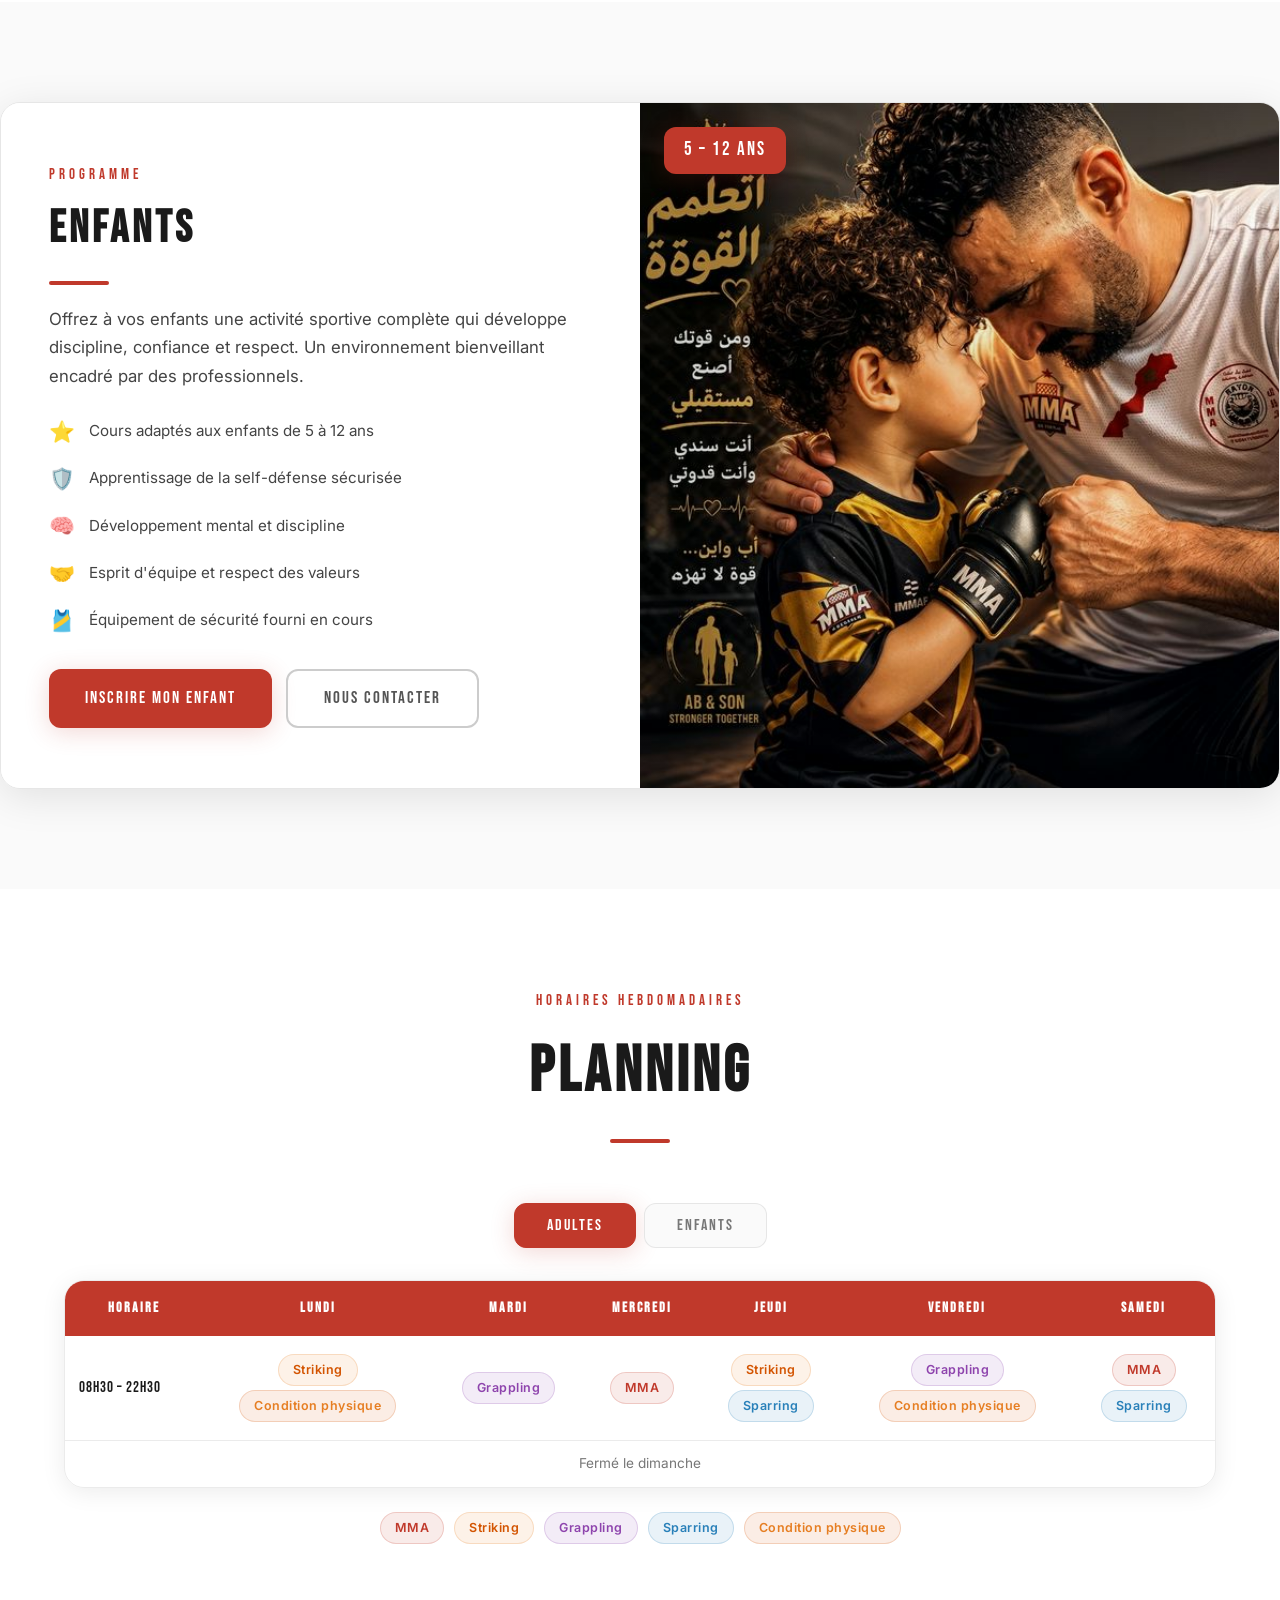
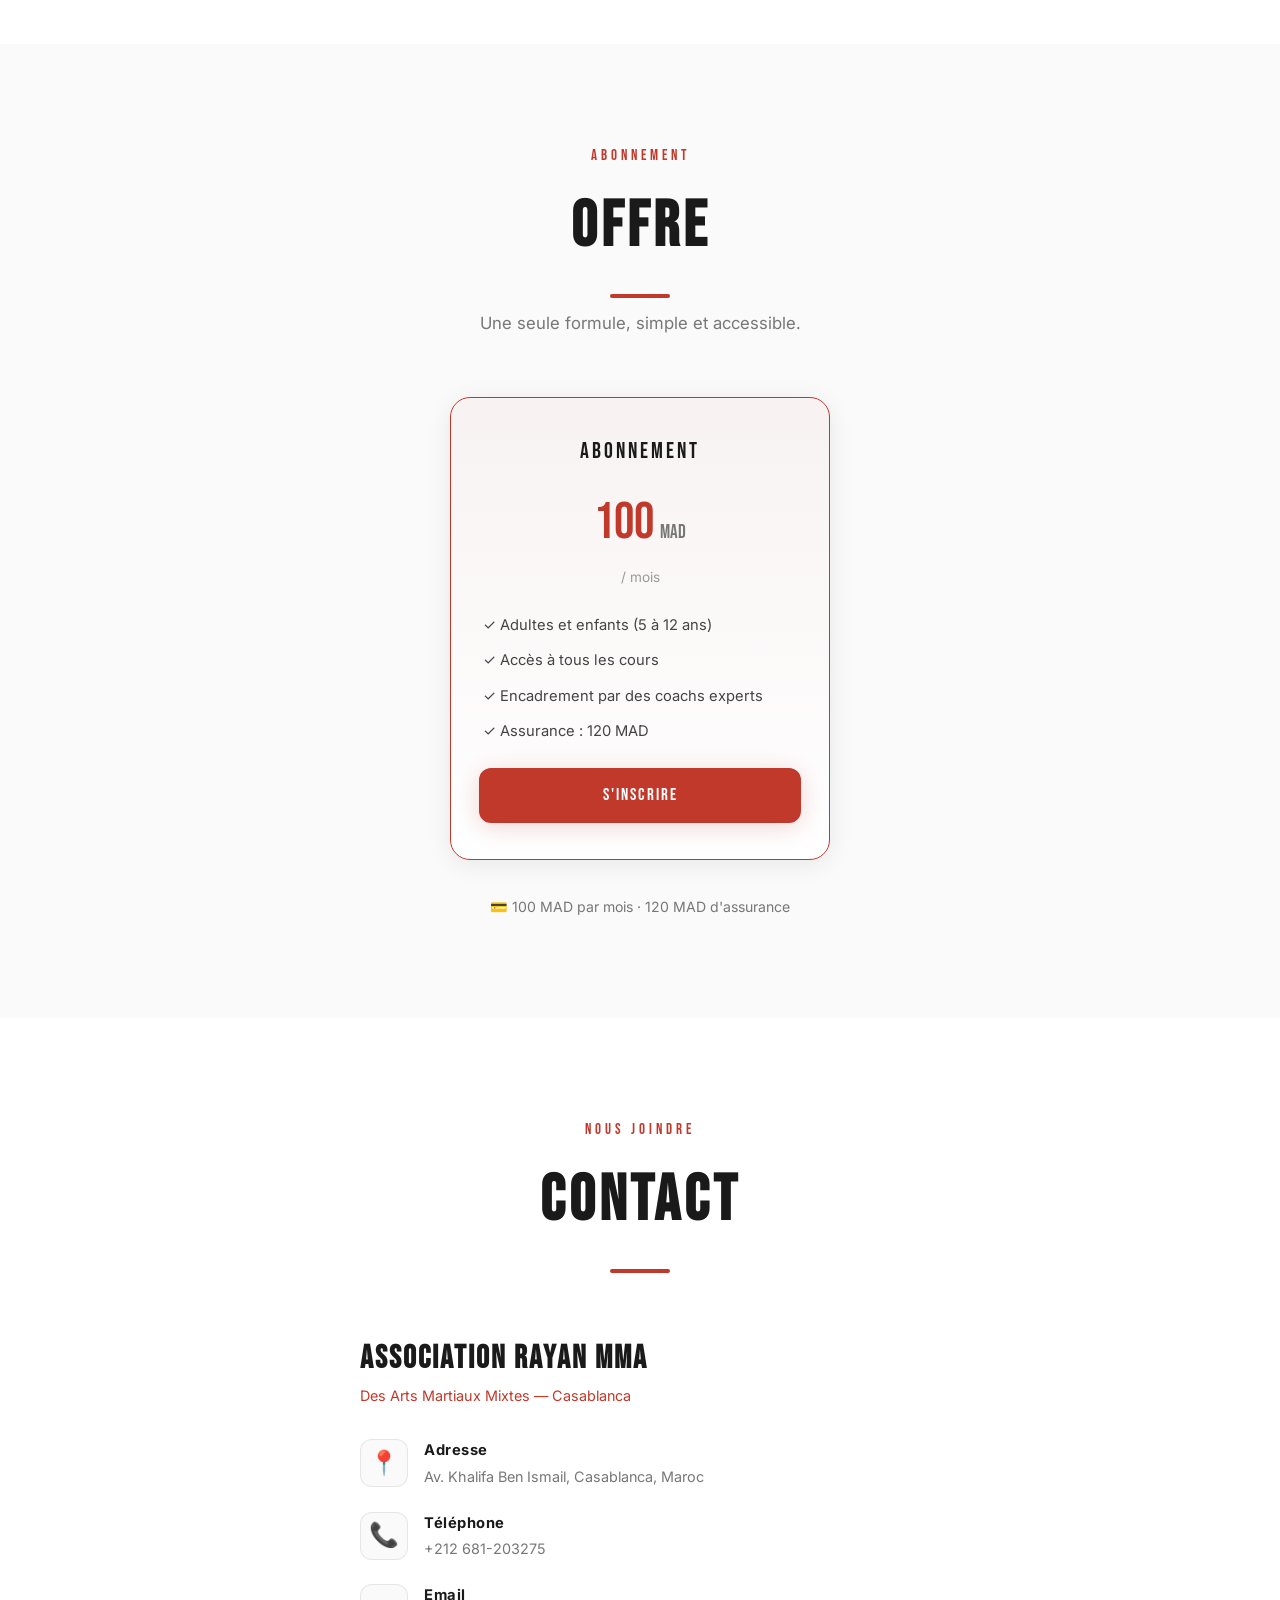
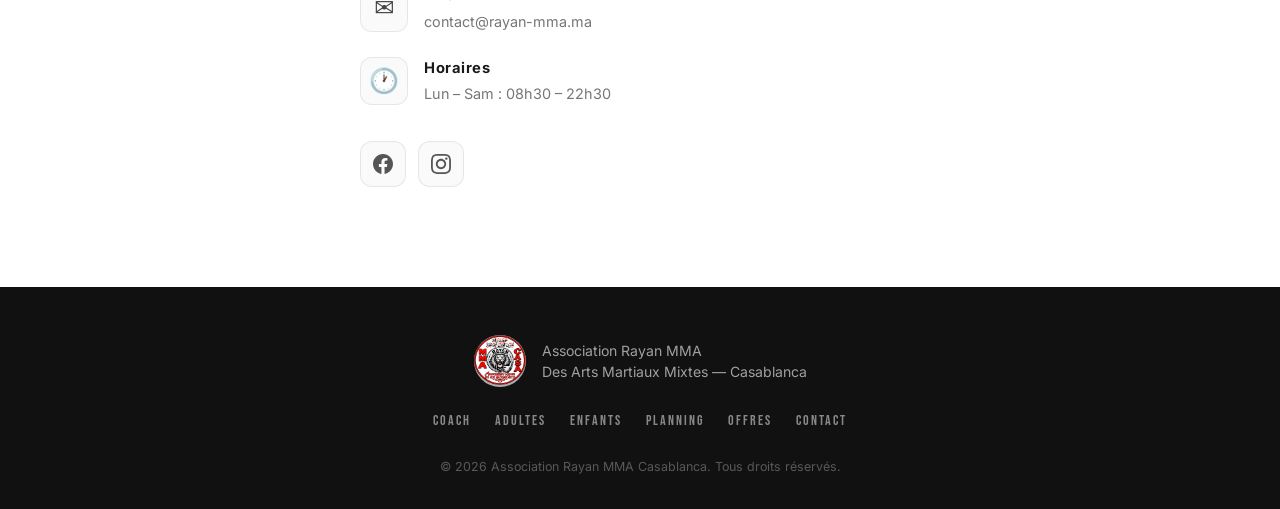
==== commit 01e64ebe: "Update image paths to remove 'assets/' prefix" ====
--- a/index.html
+++ b/index.html
@@ -16,7 +16,7 @@
   <header id="navbar" class="navbar">
     <div class="nav-container">
       <a href="#home" class="nav-logo" id="nav-logo-link">
-        <img src="assets/logo.png" alt="Association Rayan MMA Casablanca" class="logo-img" id="logo-img" />
+        <img src="logo.png" alt="Association Rayan MMA Casablanca" class="logo-img" id="logo-img" />
       </a>
       <button class="hamburger" id="hamburger" aria-label="Menu">
         <span></span><span></span><span></span>
@@ -39,7 +39,7 @@
     <div class="hero-bg"></div>
     <div class="hero-overlay"></div>
     <div class="hero-content">
-      <img src="assets/logo.png" alt="Association Rayan MMA" class="hero-logo" id="hero-logo" />
+      <img src="logo.png" alt="Association Rayan MMA" class="hero-logo" id="hero-logo" />
       <p class="hero-city" id="hero-city">CASABLANCA</p>
       <h1 class="hero-headline" id="hero-headline">
         <span class="line">ENTRAÎNE-</span>
@@ -93,7 +93,7 @@
       </div>
       <div class="coach-layout" id="coach-layout">
         <div class="coach-img-wrap" id="coach-img-wrap">
-          <img src="assets/federation.png" alt="Hicham Benzemouri – Coach & Fondateur" class="coach-photo" />
+          <img src="federation.png" alt="Hicham Benzemouri – Coach & Fondateur" class="coach-photo" />
           <div class="coach-img-badge">🏅 Arbitre International</div>
         </div>
         <div class="coach-info" id="coach-info">
@@ -137,7 +137,7 @@
   <!-- ═══════════════════════════ ADULTES ═══════════════════════════ -->
   <section id="adultes" class="section adultes-section">
     <div class="split-layout">
-      <div class="split-img" id="adultes-img" style="background-image:url('assets/adultes.png')">
+      <div class="split-img" id="adultes-img" style="background-image:url('adultes.png')">
         <div class="split-img-overlay"></div>
         <div class="split-badge" id="adultes-badge">18+</div>
       </div>
@@ -164,7 +164,7 @@
   <!-- ═══════════════════════════ ENFANTS ═══════════════════════════ -->
   <section id="enfants" class="section enfants-section">
     <div class="split-layout reverse">
-      <div class="split-img" id="enfants-img" style="background-image:url('assets/enfants.png')">
+      <div class="split-img" id="enfants-img" style="background-image:url('enfants.png')">
         <div class="split-img-overlay"></div>
         <div class="split-badge enfants-badge" id="enfants-badge">5 – 12 ans</div>
       </div>
@@ -363,7 +363,7 @@
   <footer class="footer" id="footer">
     <div class="footer-container">
       <div class="footer-brand" id="footer-brand">
-        <img src="assets/logo.png" alt="Rayan MMA" class="footer-logo" id="footer-logo" />
+        <img src="logo.png" alt="Rayan MMA" class="footer-logo" id="footer-logo" />
         <p>Association Rayan MMA<br/>Des Arts Martiaux Mixtes — Casablanca</p>
       </div>
       <div class="footer-links" id="footer-links">
@@ -382,4 +382,4 @@
 
   <script src="main.js"></script>
 </body>
-</html>+</html>
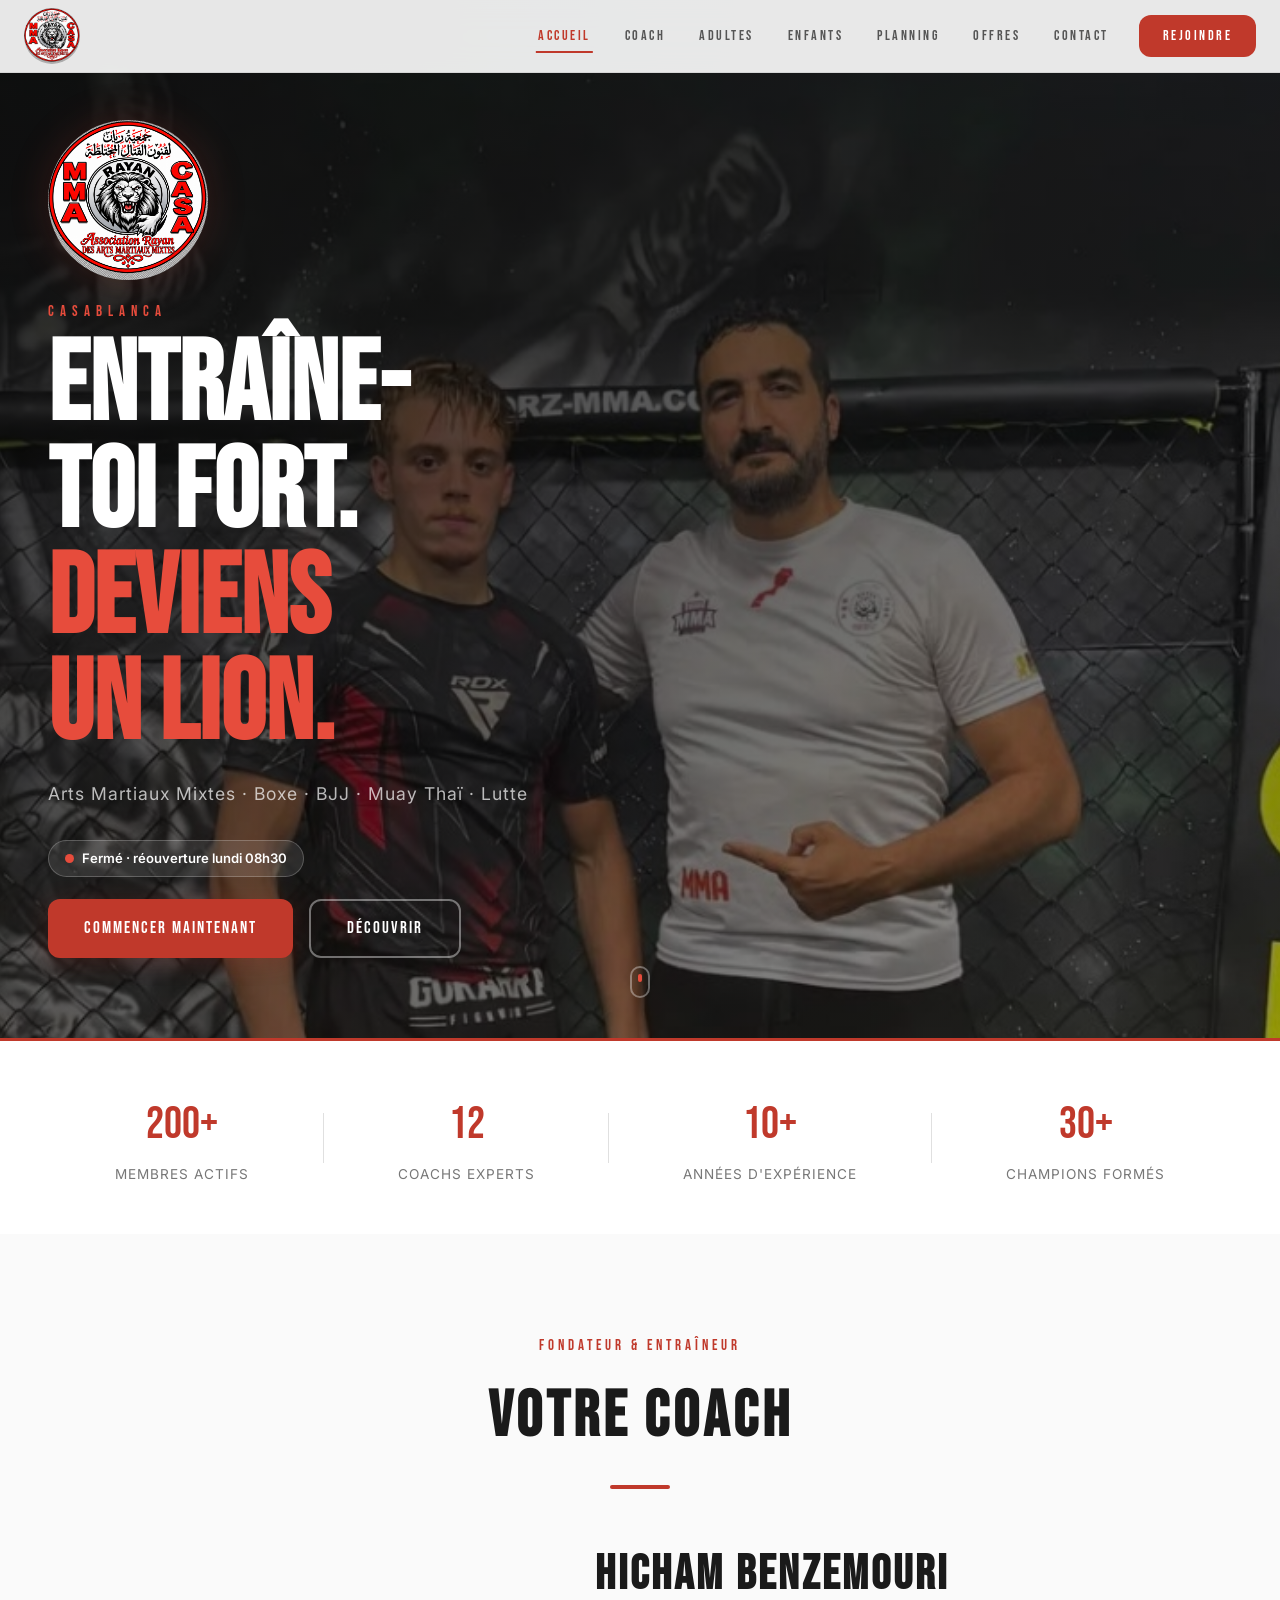
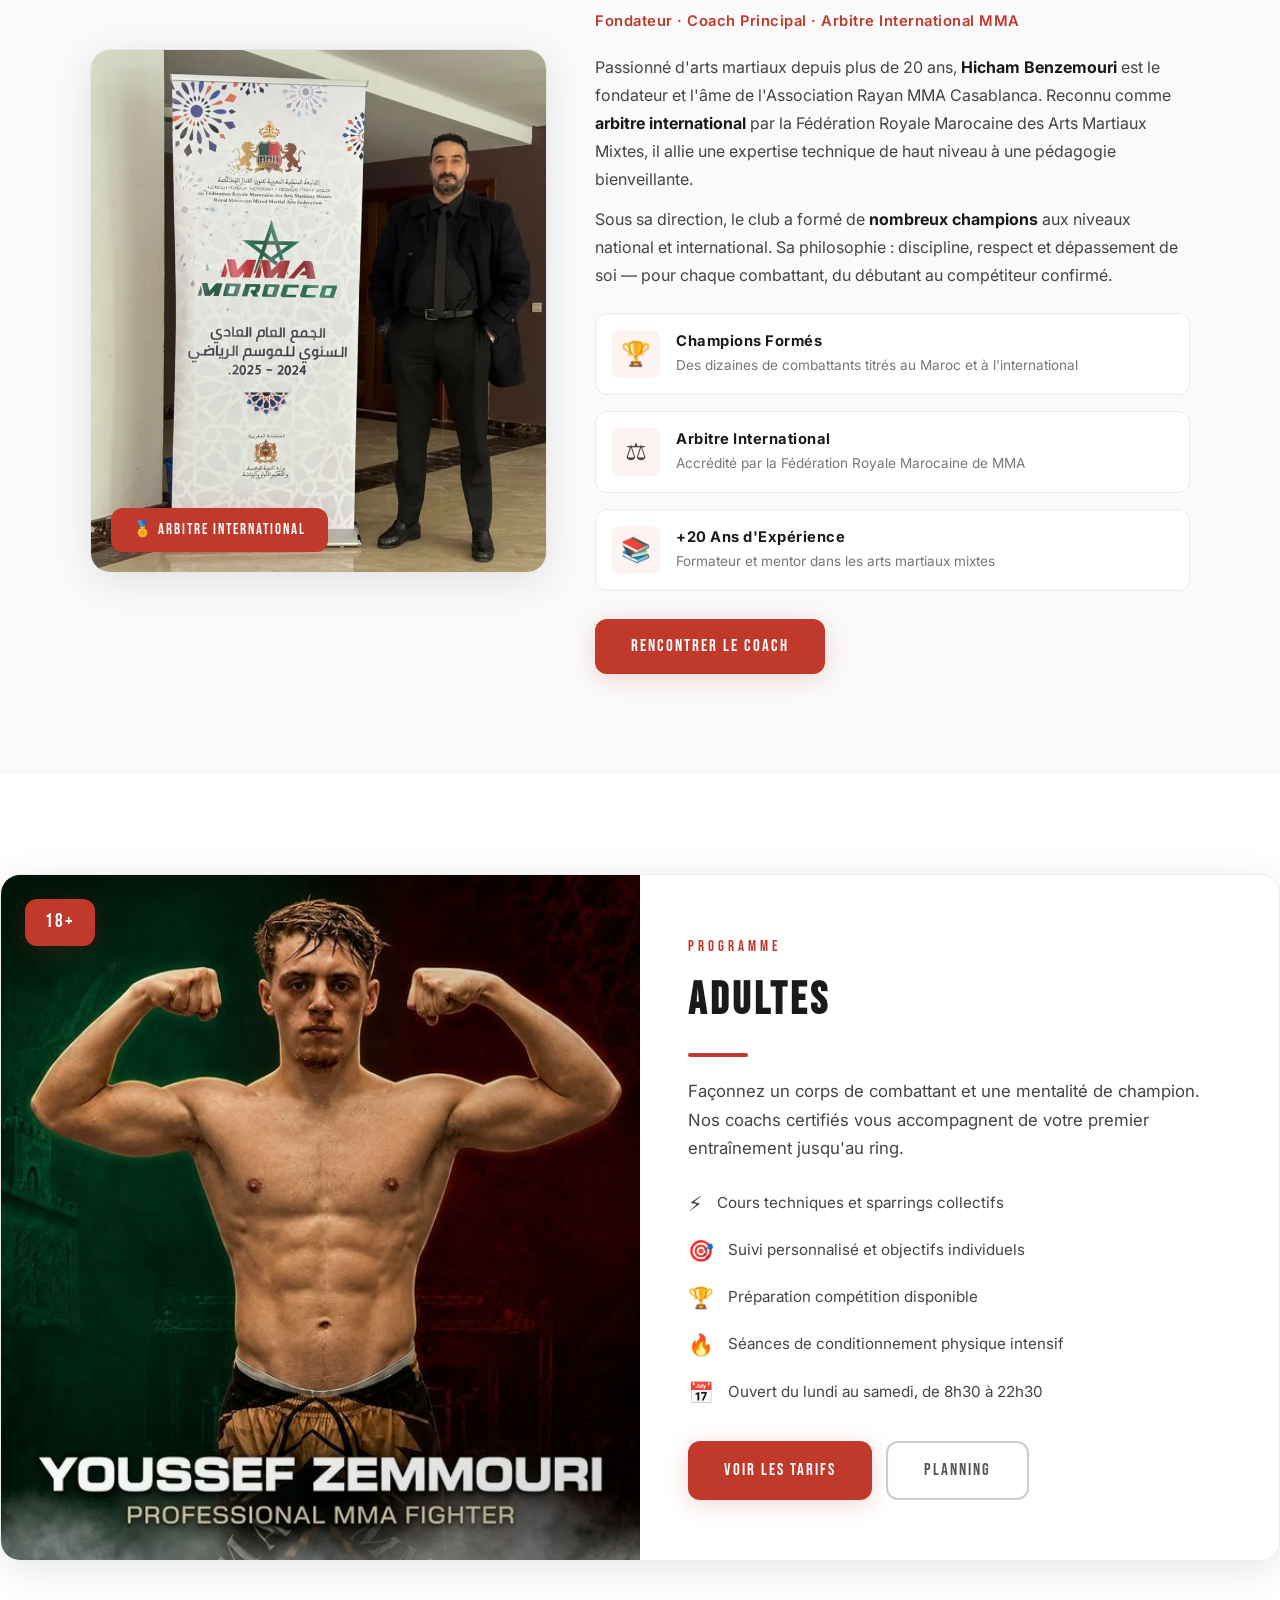
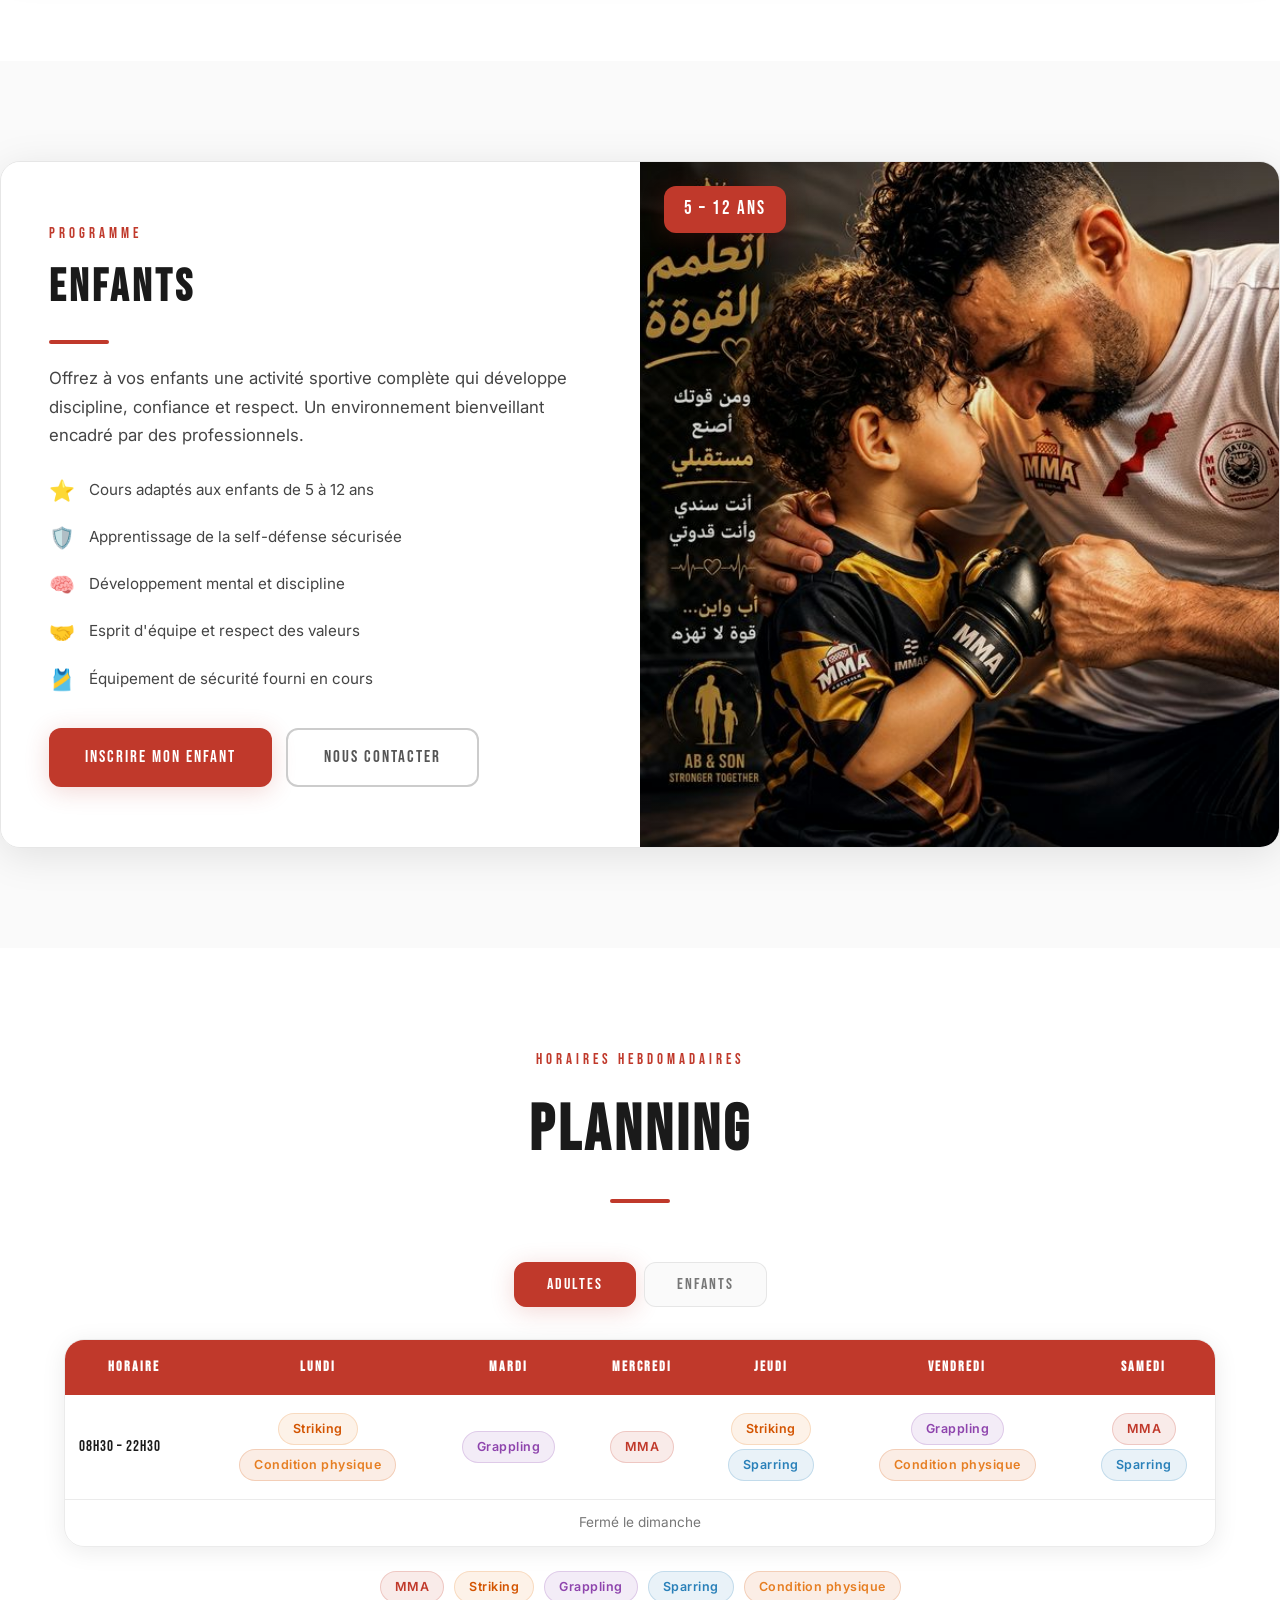
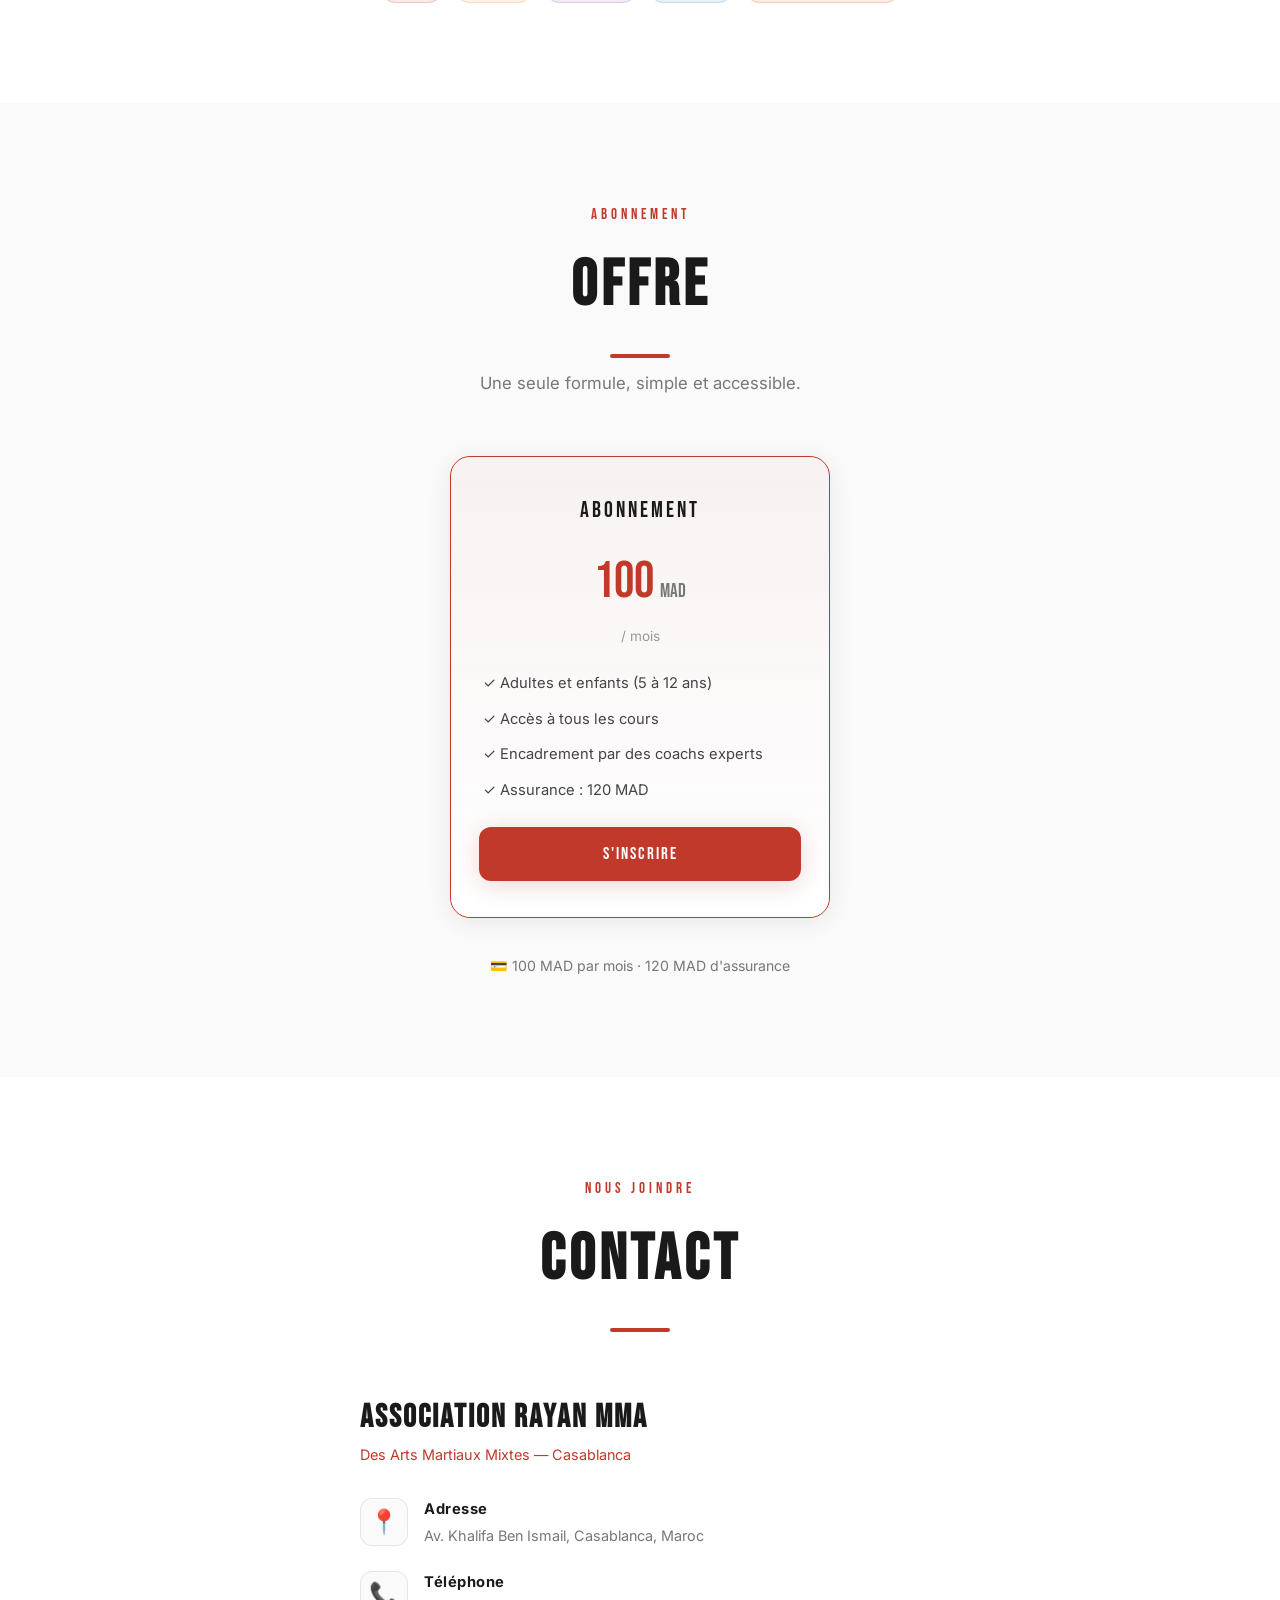
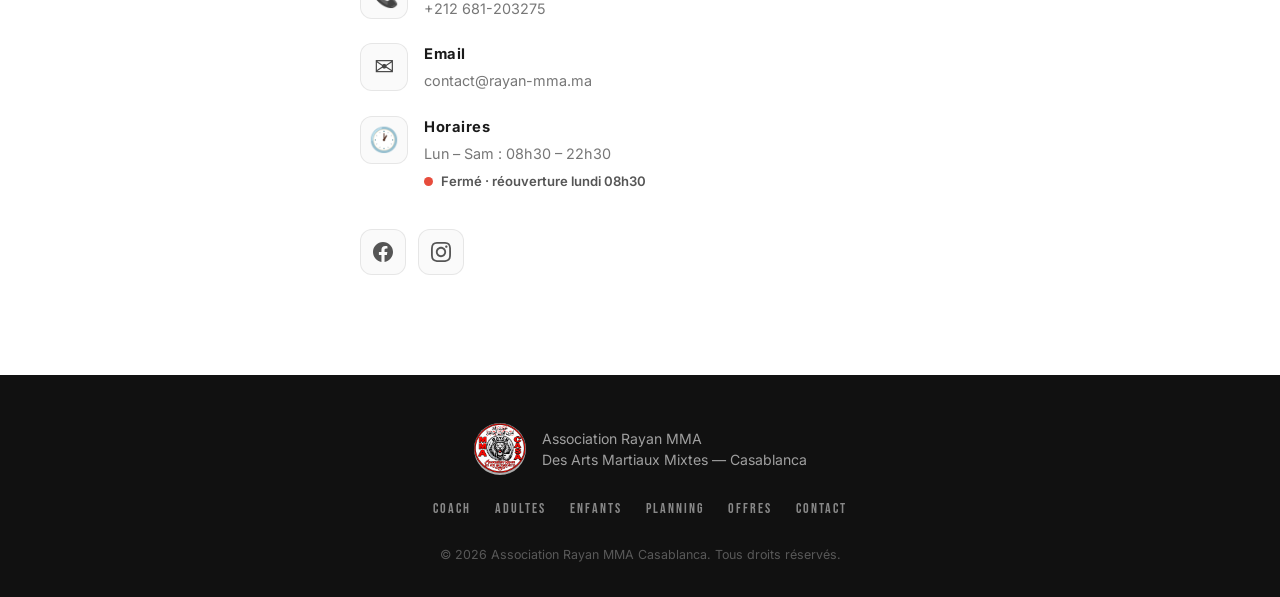
==== commit 6824ae6b: "Add favicon and apple touch icon to index.html Added favicon and apple touch icon links to the head " ====
--- a/index.html
+++ b/index.html
@@ -5,6 +5,8 @@
   <meta name="viewport" content="width=device-width, initial-scale=1.0" />
   <meta name="description" content="Association Rayan MMA Casablanca – Arts Martiaux Mixtes, MMA, Boxe, BJJ. Cours adultes et enfants. Rejoignez le club leader à Casablanca." />
   <title>Association Rayan MMA | Casablanca</title>
+  <link rel="icon" type="image/png" href="logo.png" />
+  <link rel="apple-touch-icon" href="logo.png" />
   <link rel="preconnect" href="https://fonts.googleapis.com" />
   <link rel="preconnect" href="https://fonts.gstatic.com" crossorigin />
   <link href="https://fonts.googleapis.com/css2?family=Bebas+Neue&family=Inter:wght@400;500;600;700;900&display=swap" rel="stylesheet" />
--- a/style.css
+++ b/style.css
@@ -232,7 +232,7 @@
 }
 .hero-bg {
   position: absolute; inset: 0;
-  background: url('assets/hero.png') top center/cover no-repeat;
+  background: url('coach-student.jpg') top center/cover no-repeat;
   transform: scale(1.05);
   animation: heroZoom 20s ease-in-out infinite alternate;
 }
@@ -921,3 +921,238 @@
   .hero-actions { flex-direction: column; }
   .hero-actions .btn { width: 100%; }
 }
+
+/* ═══════════════════════════════════════════════════════════
+   DYNAMIC + MOBILE ADDITIONS
+   ═══════════════════════════════════════════════════════════ */
+html { -webkit-tap-highlight-color: transparent; }
+a, button { touch-action: manipulation; }
+body.menu-open { overflow: hidden; }
+
+/* Scroll progress bar */
+.scroll-progress {
+  position: fixed; top: 0; left: 0; width: 100%; height: 3px;
+  background: linear-gradient(90deg, var(--red), var(--red-bright));
+  transform-origin: left; transform: scaleX(0);
+  z-index: 1100; pointer-events: none;
+}
+
+/* Navbar auto-hide on mobile scroll */
+.navbar.nav-hidden { transform: translateY(-100%); }
+
+/* Hero entrance */
+@keyframes riseIn {
+  from { opacity: 0; transform: translateY(28px); }
+  to   { opacity: 1; transform: none; }
+}
+.hero-content > * { animation: riseIn .8s cubic-bezier(.2,.7,.2,1) both; }
+.hero-content > :nth-child(1) { animation-delay: .05s; }
+.hero-content > :nth-child(2) { animation-delay: .15s; }
+.hero-content > .hero-headline { animation: none; }
+.hero-headline .line { animation: riseIn .8s cubic-bezier(.2,.7,.2,1) both; }
+.hero-headline .line:nth-child(1) { animation-delay: .25s; }
+.hero-headline .line:nth-child(2) { animation-delay: .35s; }
+.hero-headline .line:nth-child(3) { animation-delay: .45s; }
+.hero-headline .line:nth-child(4) { animation-delay: .55s; }
+.hero-content > .hero-sub { animation-delay: .7s; }
+.hero-content > .open-badge { animation-delay: .8s; }
+.hero-content > .hero-actions { animation-delay: .9s; }
+.hero-content > .hero-logo {
+  animation: riseIn .8s .05s cubic-bezier(.2,.7,.2,1) both,
+             logoPulse 3s 1s ease-in-out infinite alternate;
+}
+.hero-content { will-change: transform, opacity; }
+.hero-scroll { transition: opacity .3s; }
+
+/* Open / closed badge */
+.open-badge {
+  display: inline-flex; align-items: center; gap: 8px;
+  padding: 7px 16px; margin-bottom: 22px;
+  border-radius: 999px;
+  background: rgba(255,255,255,.1);
+  border: 1px solid rgba(255,255,255,.22);
+  backdrop-filter: blur(8px); -webkit-backdrop-filter: blur(8px);
+  color: #fff; font-size: .82rem; font-weight: 600;
+}
+.open-badge::before, .open-inline::before {
+  content: ''; width: 9px; height: 9px; border-radius: 50%;
+  background: #e74c3c; flex-shrink: 0; display: inline-block;
+}
+.open-badge.open::before, .open-inline.open::before {
+  background: #2ecc71; animation: pulseDot 1.6s ease-out infinite;
+}
+.open-inline {
+  display: inline-flex; align-items: center; gap: 8px;
+  margin-top: 6px; font-size: .82rem; font-weight: 600; color: var(--gray-600);
+}
+@keyframes pulseDot {
+  0%   { box-shadow: 0 0 0 0 rgba(46,204,113,.6); }
+  100% { box-shadow: 0 0 0 10px rgba(46,204,113,0); }
+}
+
+/* Scroll reveal variants */
+.fade-up { will-change: opacity, transform; }
+.fade-up.visible { transition-delay: 0s !important; }
+
+/* Ripple + press feedback */
+.btn, .nav-cta, .tab-btn, .mb-btn { position: relative; overflow: hidden; }
+.ripple {
+  position: absolute; border-radius: 50%; pointer-events: none;
+  background: rgba(255,255,255,.45); transform: scale(0);
+  animation: ripple .6s ease-out forwards;
+}
+.btn-ghost .ripple, .tab-btn:not(.active) .ripple, .mb-btn:not(.mb-primary) .ripple {
+  background: rgba(192,57,43,.2);
+}
+@keyframes ripple { to { transform: scale(1); opacity: 0; } }
+@media (hover: none) {
+  .btn:active, .nav-cta:active, .tab-btn:active { transform: scale(.96); }
+  .offre-card:active, .achievement-item:active { transform: scale(.98); }
+  .social-btn:active { transform: scale(.92); }
+}
+
+/* Planning: today column + swipe hint */
+.planning-table th.today { background: var(--red-dark); }
+.planning-table td.today { background: rgba(192,57,43,.07); }
+.swipe-hint {
+  display: none; text-align: center; font-size: .8rem;
+  color: var(--gray-500); margin: -12px 0 12px;
+  animation: nudge 1.6s ease-in-out infinite;
+}
+@keyframes nudge { 50% { transform: translateX(6px); } }
+
+/* ═══════════════ MOBILE ═══════════════ */
+.mobile-bar { display: none; }
+
+@media (max-width: 768px) {
+  /* Menu overlay: animated, and sized correctly
+     (navbar's backdrop-filter makes bottom:0 collapse the fixed child) */
+  .nav-links {
+    display: flex; bottom: auto; height: calc(100dvh - 72px);
+    opacity: 0; visibility: hidden; pointer-events: none;
+    transform: translateY(-12px);
+    transition: opacity .3s ease, transform .3s ease, visibility .3s;
+    backdrop-filter: blur(16px); -webkit-backdrop-filter: blur(16px);
+  }
+  .nav-links.open { opacity: 1; visibility: visible; pointer-events: auto; transform: none; }
+  .nav-link { font-size: 1.7rem; letter-spacing: 4px; padding: 10px 20px; }
+  .nav-cta  { font-size: 1.2rem; padding: 14px 40px; }
+  .nav-links.open > * {
+    animation: riseIn .5s cubic-bezier(.2,.7,.2,1) both;
+    animation-delay: calc(var(--i, 0) * .06s + .05s);
+  }
+
+  .section { padding: 64px 0; }
+  .section-header { margin-bottom: 36px; }
+  .split-content { padding: 32px 22px; }
+  .split-img { min-height: 260px; }
+
+  /* Stats as a 2x2 grid */
+  .stats-bar { padding: 32px 16px; }
+  .stats-container { display: grid; grid-template-columns: 1fr 1fr; gap: 28px 12px; }
+  .stat-divider { display: none; }
+  .stat-num { font-size: 2.4rem; }
+
+  /* Planning */
+  .swipe-hint { display: block; }
+  .swipe-hint.gone { display: none; }
+  .planning-table { min-width: 640px; }
+  .time-cell {
+    position: sticky; left: 0; z-index: 1;
+    background: var(--bg-card); box-shadow: 2px 0 6px rgba(0,0,0,.05);
+  }
+  .tab-btn { flex: 1; padding: 14px 10px; }
+
+  /* Bottom action bar */
+  .mobile-bar {
+    display: grid; grid-template-columns: 1fr 1fr 1.3fr; gap: 8px;
+    position: fixed; left: 10px; right: 10px;
+    bottom: calc(10px + env(safe-area-inset-bottom, 0px));
+    z-index: 900; padding: 8px;
+    background: rgba(255,255,255,.92);
+    backdrop-filter: blur(14px); -webkit-backdrop-filter: blur(14px);
+    border: 1px solid var(--border); border-radius: 18px;
+    box-shadow: 0 8px 30px rgba(0,0,0,.18);
+    transform: translateY(150%);
+    transition: transform .4s cubic-bezier(.2,.8,.2,1);
+  }
+  .mobile-bar.show { transform: none; }
+  .mb-btn {
+    display: flex; flex-direction: column; align-items: center; gap: 2px;
+    padding: 8px 6px; border-radius: 12px;
+    font-family: var(--font-display); font-size: .85rem; letter-spacing: 1.5px;
+    color: var(--text-heading); background: var(--bg-section);
+  }
+  .mb-btn span { font-size: 1.15rem; line-height: 1; }
+  .mb-btn:active { transform: scale(.94); }
+  .mb-primary { background: var(--red); color: #fff; box-shadow: var(--shadow-red); }
+  .footer { padding-bottom: calc(100px + env(safe-area-inset-bottom, 0px)); }
+}
+
+/* Respect reduced motion */
+@media (prefers-reduced-motion: reduce) {
+  *, *::before, *::after {
+    animation-duration: .01ms !important; animation-iteration-count: 1 !important;
+    transition-duration: .01ms !important; scroll-behavior: auto !important;
+  }
+  .fade-up { opacity: 1; transform: none; }
+}
+
+/* ═══════════════ KEEP FACES VISIBLE (mobile) ═══════════════ */
+.split-img { background-position: center top; }
+
+@media (max-width: 768px) {
+  /* Hero: push text to the bottom, clear the top so faces show */
+  .hero { align-items: flex-end; min-height: 100svh; }
+  .hero-bg { background-position: center top; animation: none; transform: none; }
+  .hero-overlay {
+    background: linear-gradient(to top,
+      rgba(10,10,10,.94) 0%, rgba(10,10,10,.78) 45%,
+      rgba(10,10,10,.12) 75%, rgba(10,10,10,0) 100%);
+  }
+  .hero-logo { display: none; } /* logo is already in the navbar */
+  .hero-content { padding: 100px 24px 90px; }
+
+  /* Adultes / Enfants photos: taller, anchored to the top */
+  .split-img { min-height: 400px; background-position: center top !important; }
+}
+
+/* ═══════════════ HERO MOBILE: photo on top, text below faces ═══════════════ */
+@media (max-width: 768px) {
+  .hero { align-items: flex-start; background: #0a0a0a; min-height: 100svh; }
+  .hero-bg {
+    bottom: auto; height: 62svh;
+    background-position: center top; background-size: cover;
+  }
+  .hero-overlay {
+    background: linear-gradient(to bottom,
+      rgba(10,10,10,.1) 0%,
+      rgba(10,10,10,0) calc(62svh - 170px),
+      #0a0a0a 62svh,
+      #0a0a0a 100%);
+  }
+  .hero-content { padding: calc(62svh - 70px) 24px 56px; }
+  .hero-headline { font-size: clamp(2.4rem, 11vw, 3.4rem); margin-bottom: 14px; }
+  .hero-sub { font-size: .92rem; margin-bottom: 20px; }
+  .hero-scroll { display: none; }
+}
+
+/* ═══════════════ HERO MOBILE v3: normal flow, no overlap on any phone ═══════════════
+   Photo height depends only on screen WIDTH (aspect-ratio), and the text
+   simply comes after it in the page, so it can never sit on the faces. */
+@media (max-width: 768px) {
+  .hero { display: block; min-height: 0; padding-top: 72px; background: #0a0a0a; }
+  .hero-bg {
+    position: relative; inset: auto; width: 100%;
+    height: auto; aspect-ratio: 4 / 5;
+    background-position: center 20%; background-size: cover;
+    animation: none; transform: none;
+  }
+  .hero-overlay {
+    inset: auto; top: 72px; left: 0; right: 0;
+    height: auto; aspect-ratio: 4 / 5;
+    background: linear-gradient(to bottom,
+      rgba(10,10,10,0) 55%, rgba(10,10,10,.85) 90%, #0a0a0a 100%);
+  }
+  .hero-content { margin-top: -50px; padding: 0 24px 56px; max-width: none; }
+}
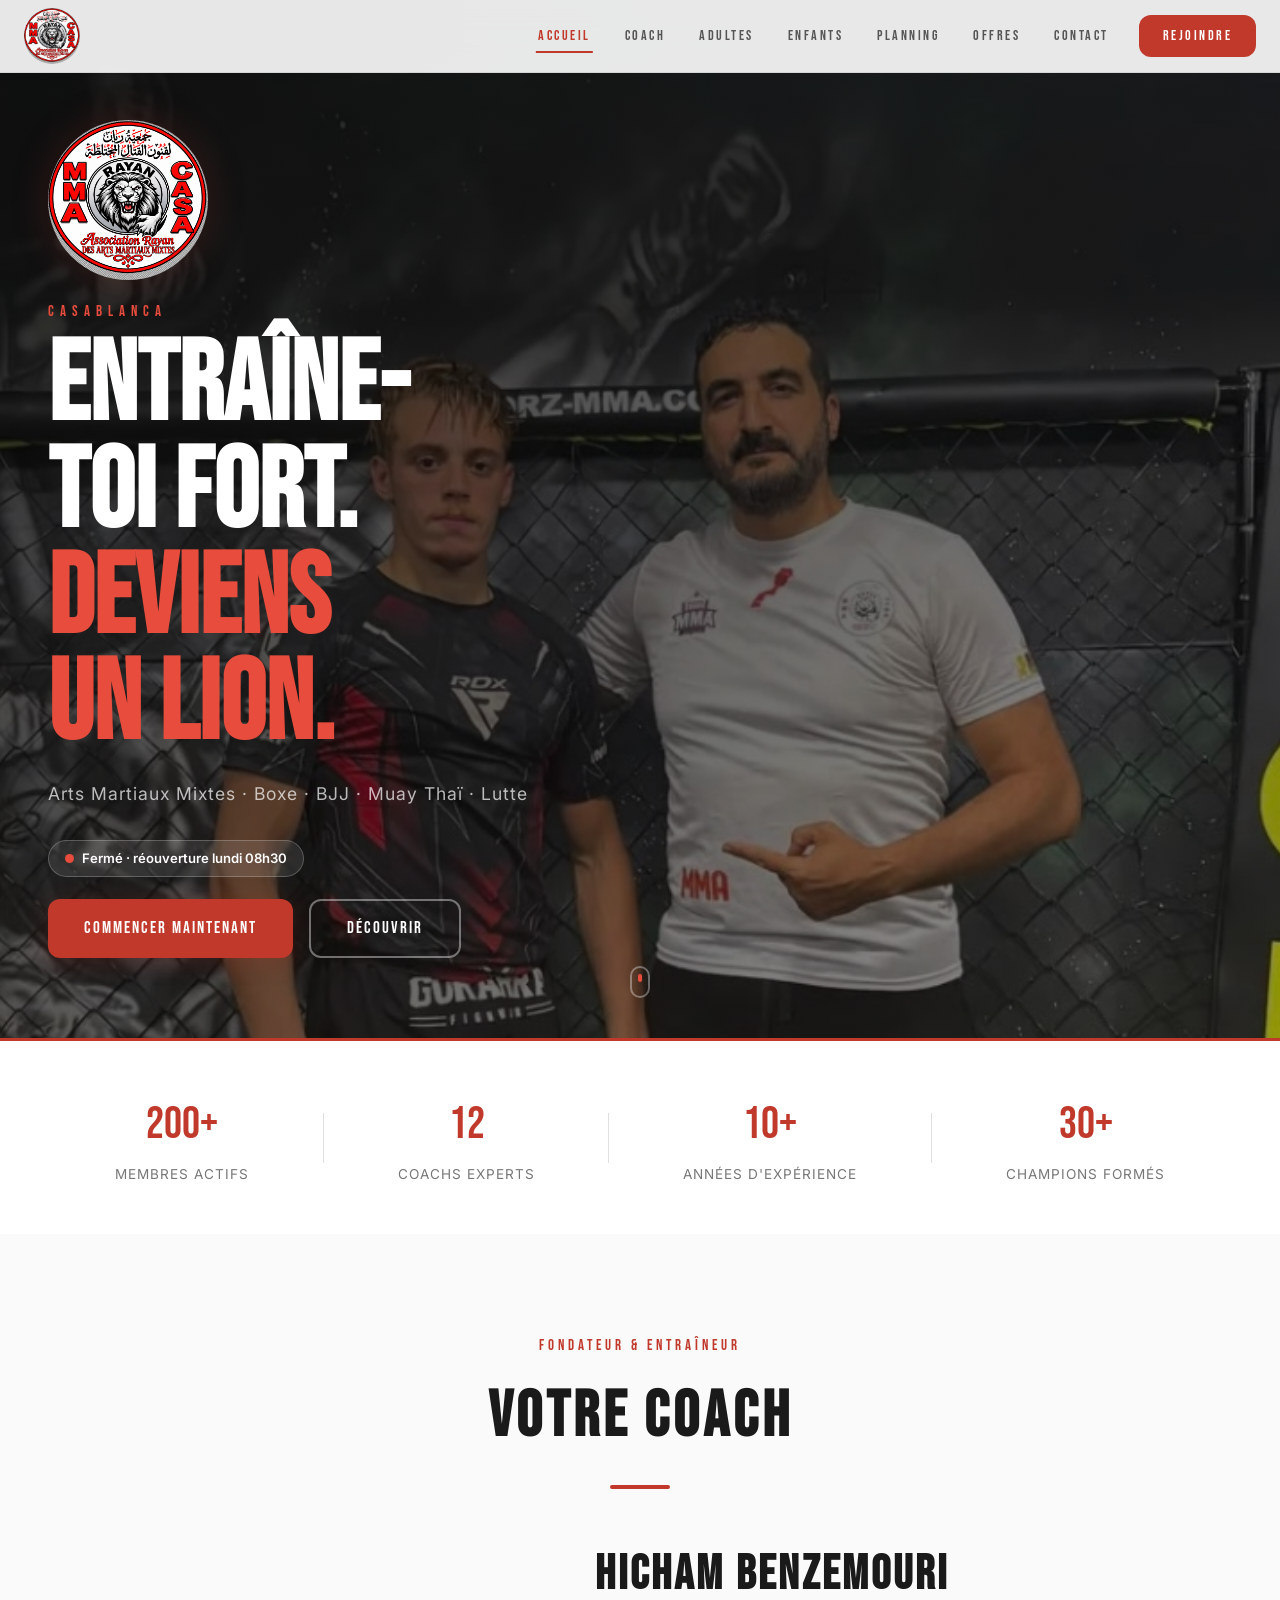
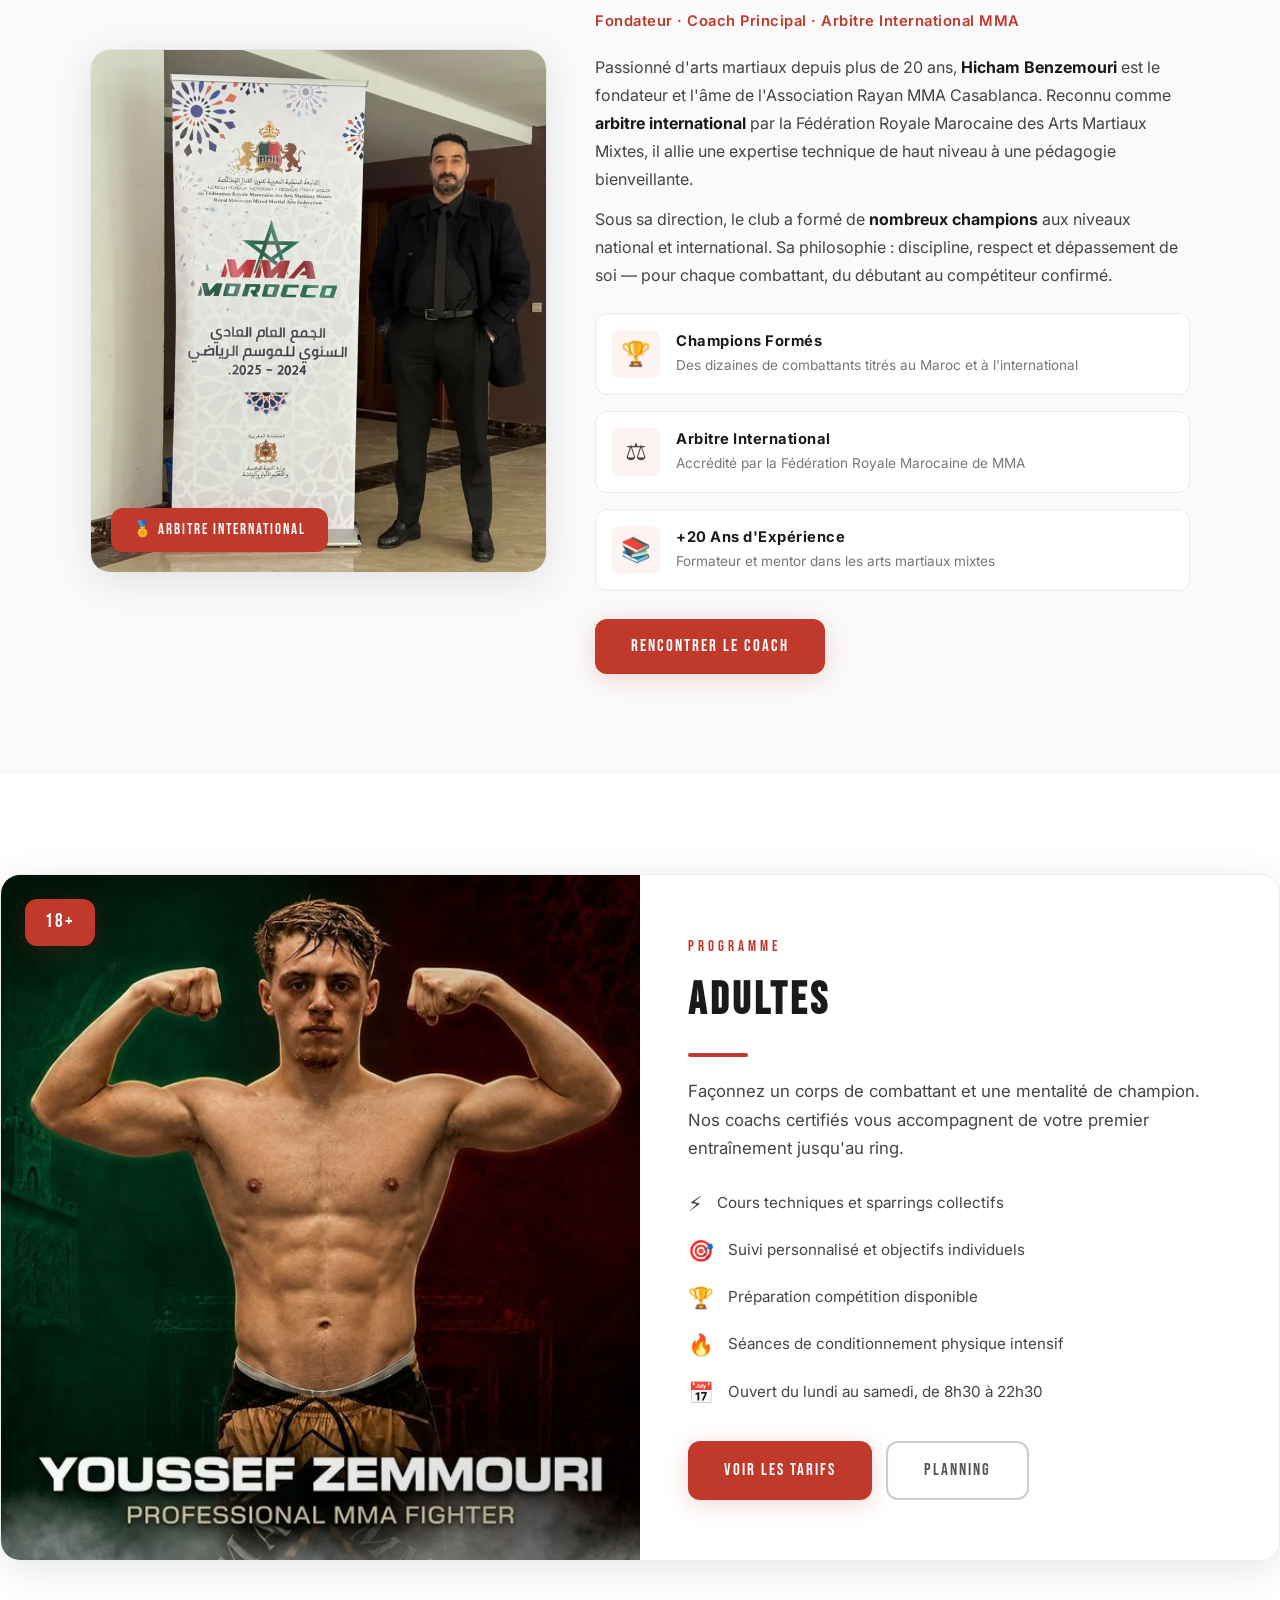
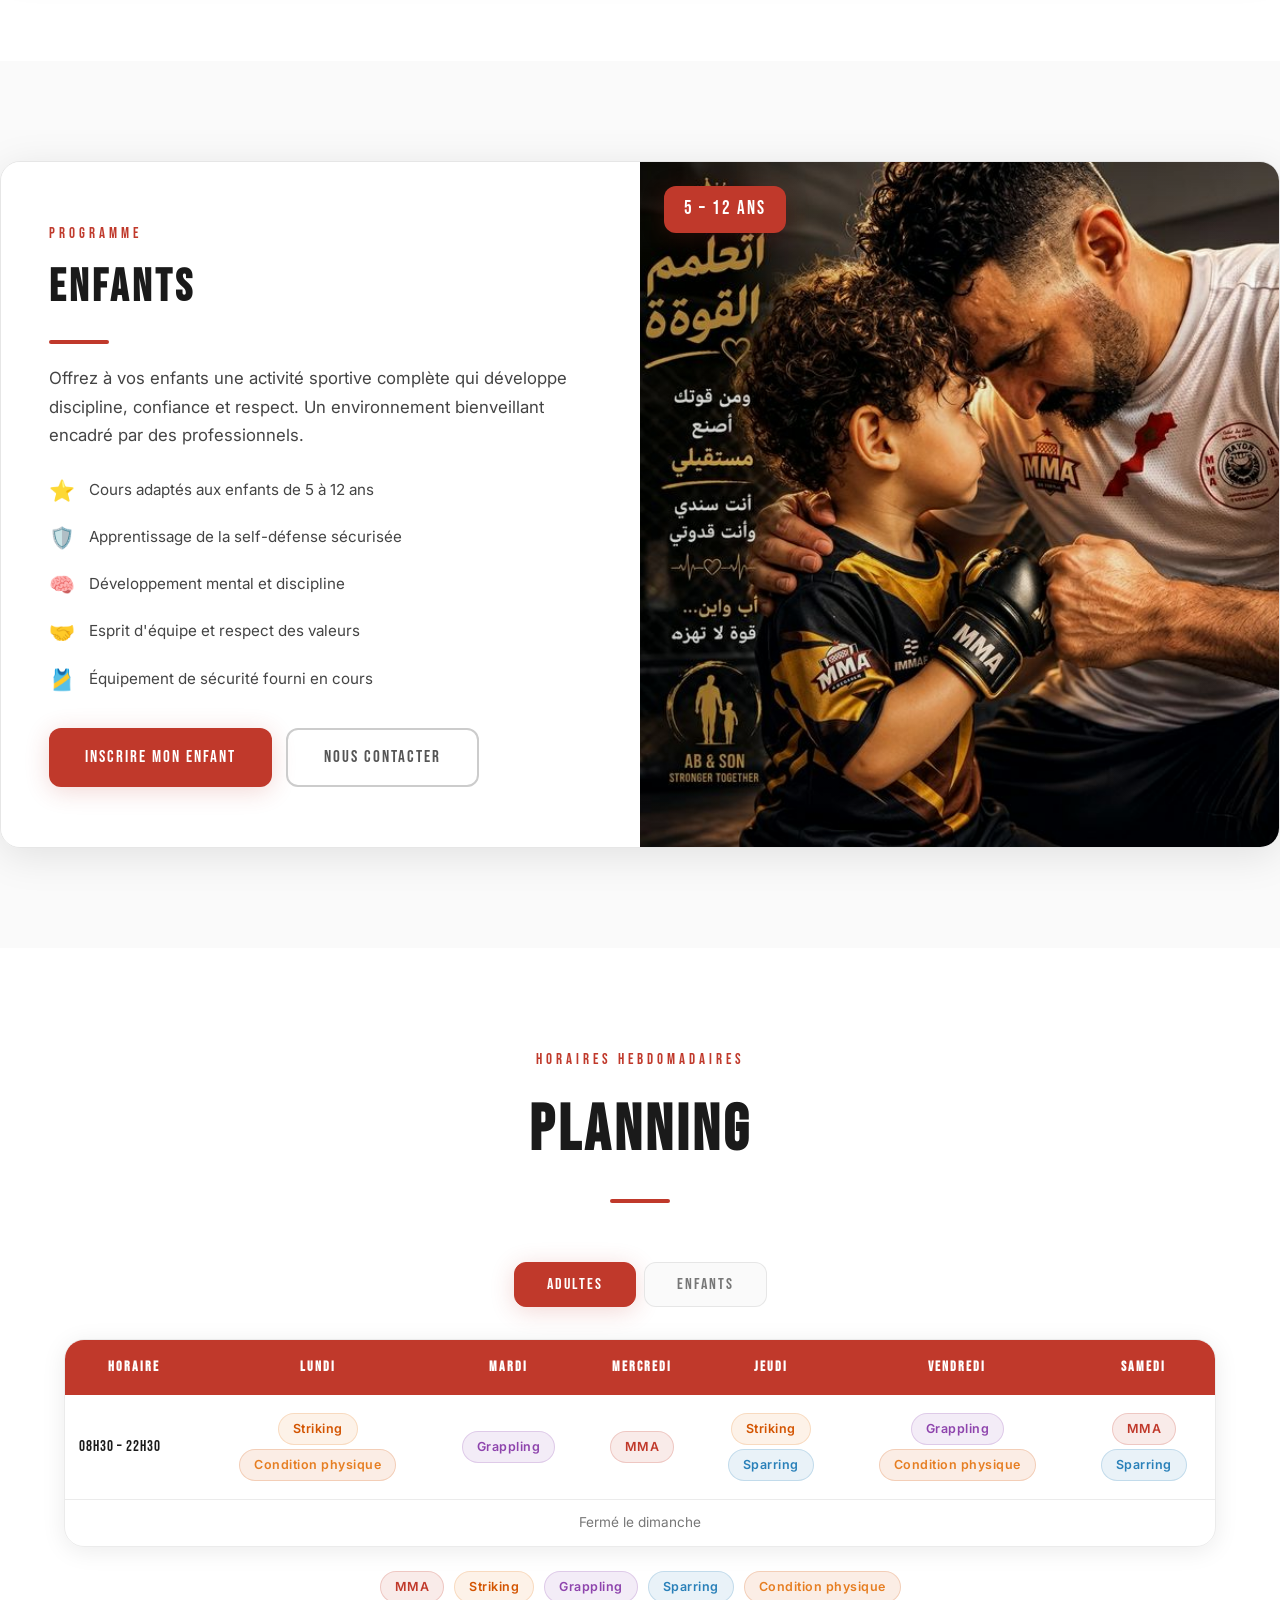
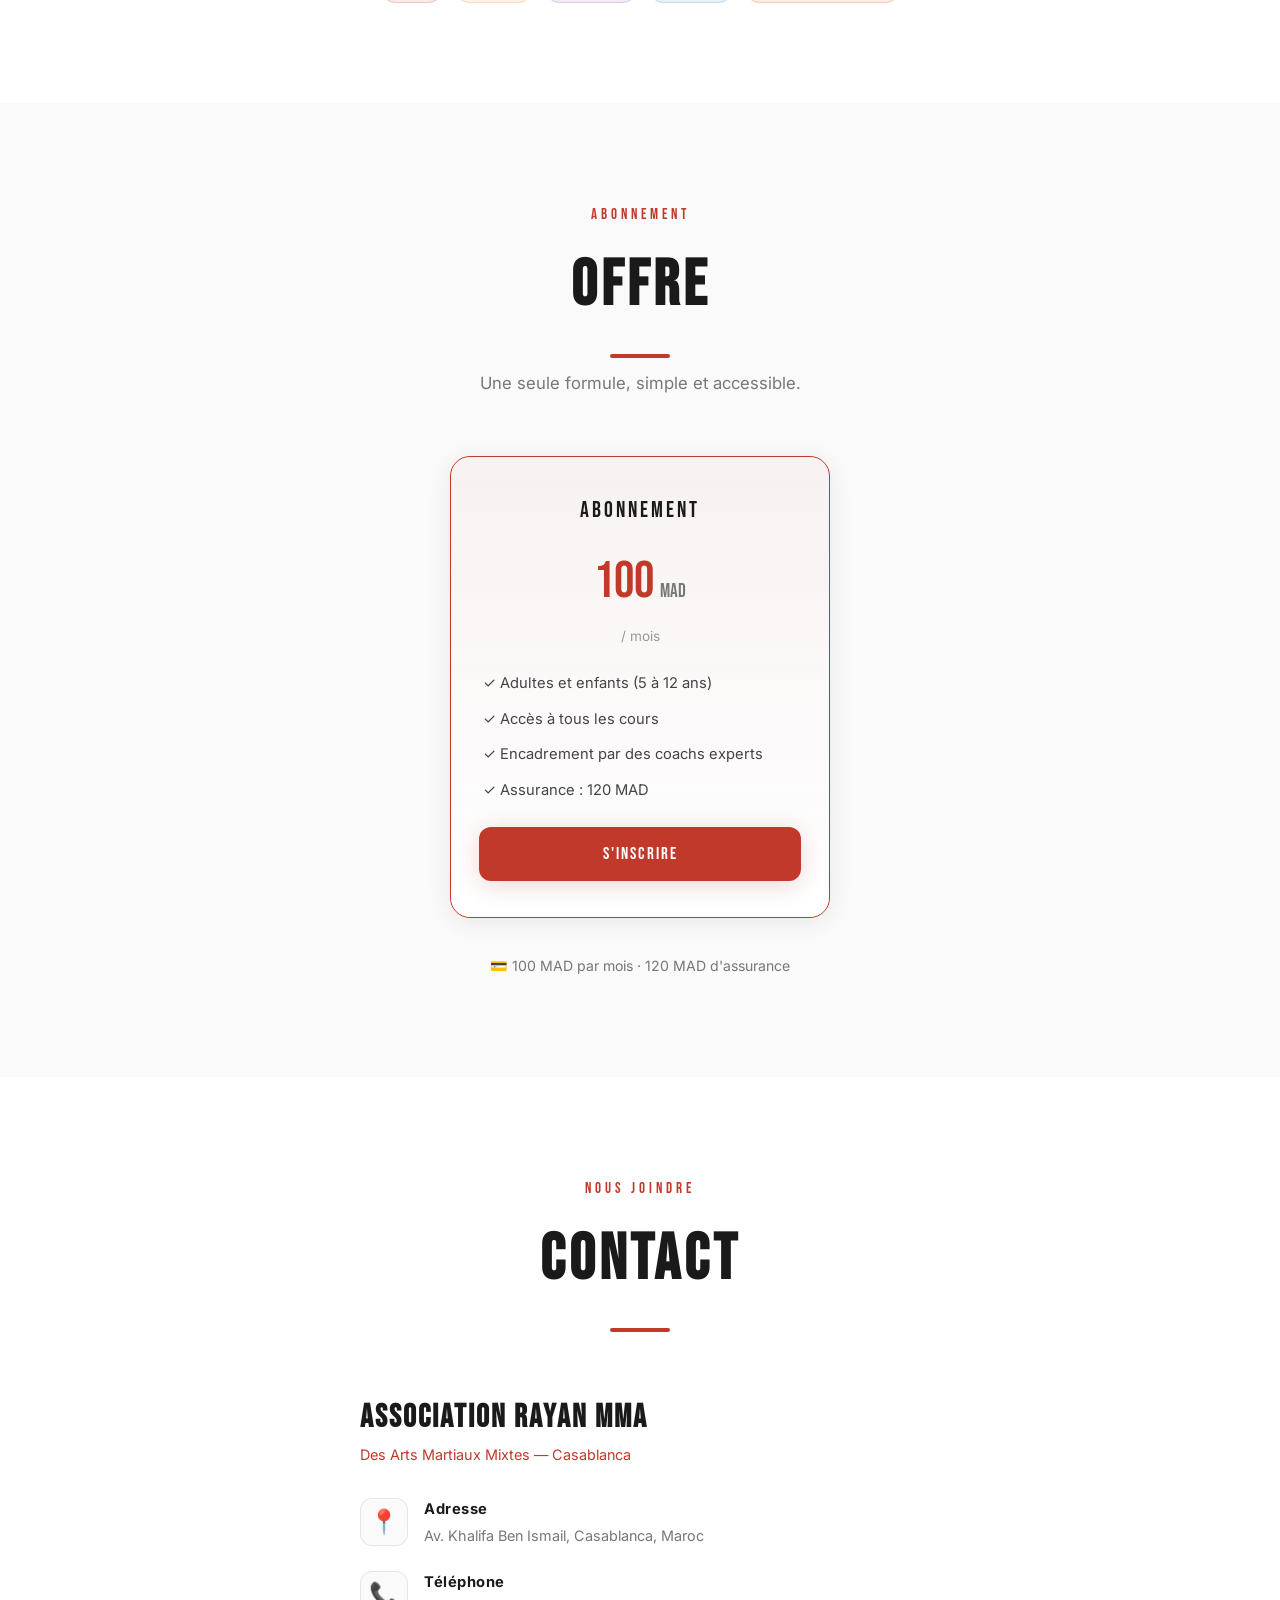
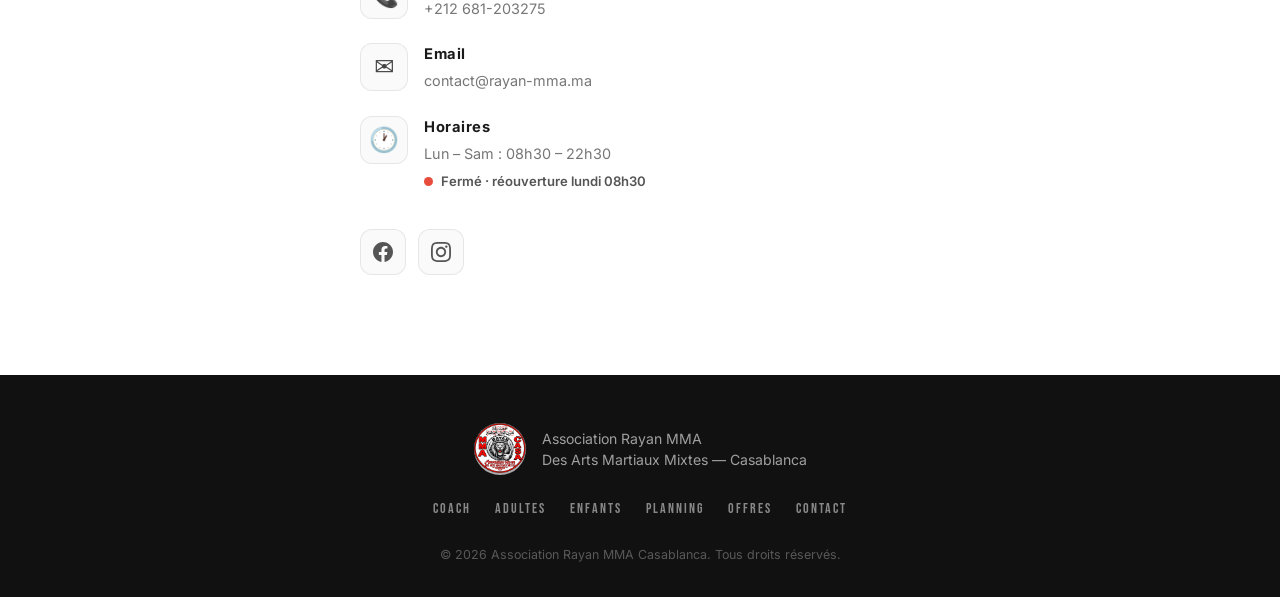
==== commit 6bba917c: "Enhance SEO metadata in index.html Updated SEO metadata including title and description for better s" ====
--- a/index.html
+++ b/index.html
@@ -1,17 +1,42 @@
 <!DOCTYPE html>
 <html lang="fr">
+
 <head>
   <meta charset="UTF-8" />
   <meta name="viewport" content="width=device-width, initial-scale=1.0" />
-  <meta name="description" content="Association Rayan MMA Casablanca – Arts Martiaux Mixtes, MMA, Boxe, BJJ. Cours adultes et enfants. Rejoignez le club leader à Casablanca." />
-  <title>Association Rayan MMA | Casablanca</title>
+
+  <!-- SEO -->
+  <title>Association Rayan MMA Casablanca | Club MMA, Boxe & BJJ</title>
+
+  <meta name="description" content="Association Rayan MMA à Casablanca : cours de MMA, Boxe, Brazilian Jiu-Jitsu, Muay Thai et lutte pour adultes et enfants. Rejoignez notre club !" />
+
+  <meta name="robots" content="index, follow" />
+
+  <meta name="author" content="Association Rayan MMA" />
+
+  <link rel="canonical" href="https://mclovin-911-2006.github.io/Association-Rayan/" />
+
+  <!-- Social Media SEO -->
+  <meta property="og:title" content="Association Rayan MMA Casablanca" />
+  <meta property="og:description" content="Découvrez nos cours de MMA, Boxe, BJJ et arts martiaux à Casablanca pour adultes et enfants." />
+  <meta property="og:url" content="https://mclovin-911-2006.github.io/Association-Rayan/" />
+  <meta property="og:type" content="website" />
+  <meta property="og:image" content="https://mclovin-911-2006.github.io/Association-Rayan/logo.png" />
+
+  <!-- Favicon -->
   <link rel="icon" type="image/png" href="logo.png" />
   <link rel="apple-touch-icon" href="logo.png" />
+
+  <!-- Fonts -->
   <link rel="preconnect" href="https://fonts.googleapis.com" />
   <link rel="preconnect" href="https://fonts.gstatic.com" crossorigin />
+
   <link href="https://fonts.googleapis.com/css2?family=Bebas+Neue&family=Inter:wght@400;500;600;700;900&display=swap" rel="stylesheet" />
+
+  <!-- CSS -->
   <link rel="stylesheet" href="style.css" />
 </head>
+
 <body>
 
   <!-- ═══════════════════════════ NAVBAR ═══════════════════════════ -->
